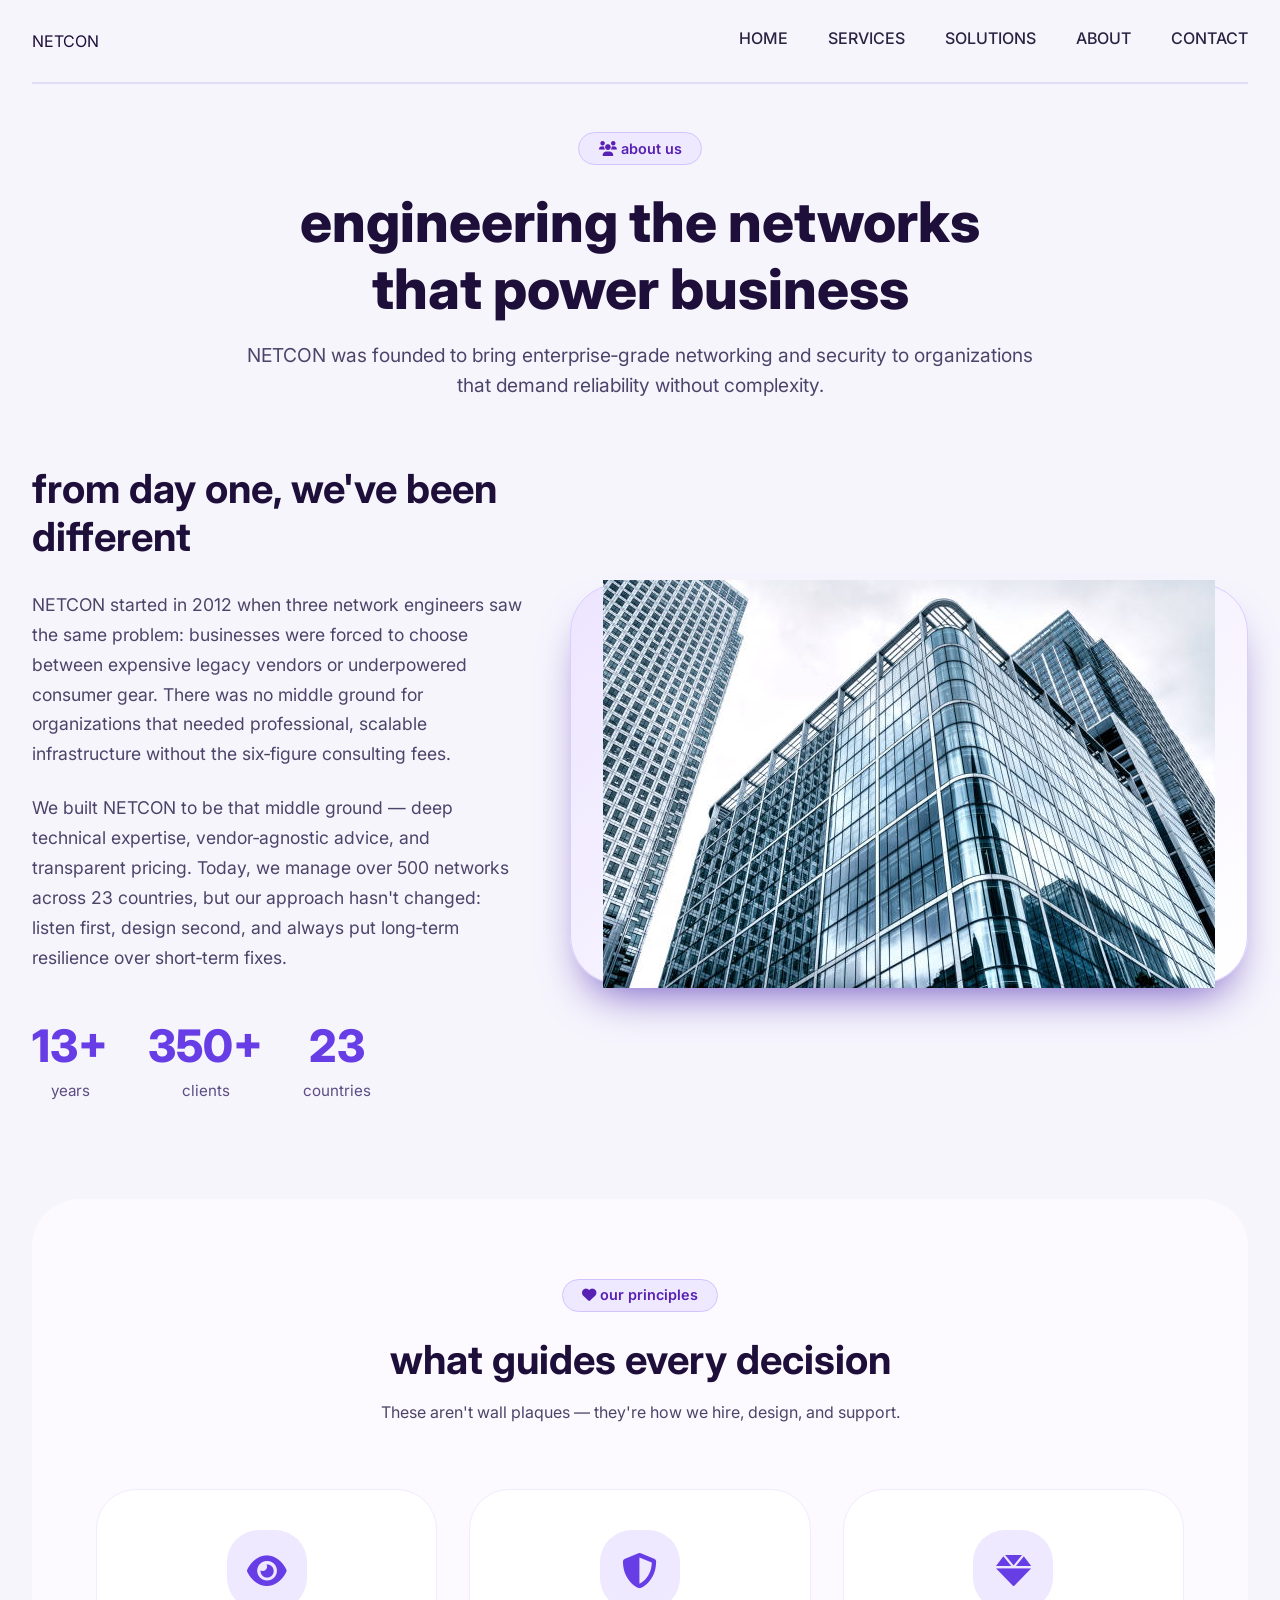
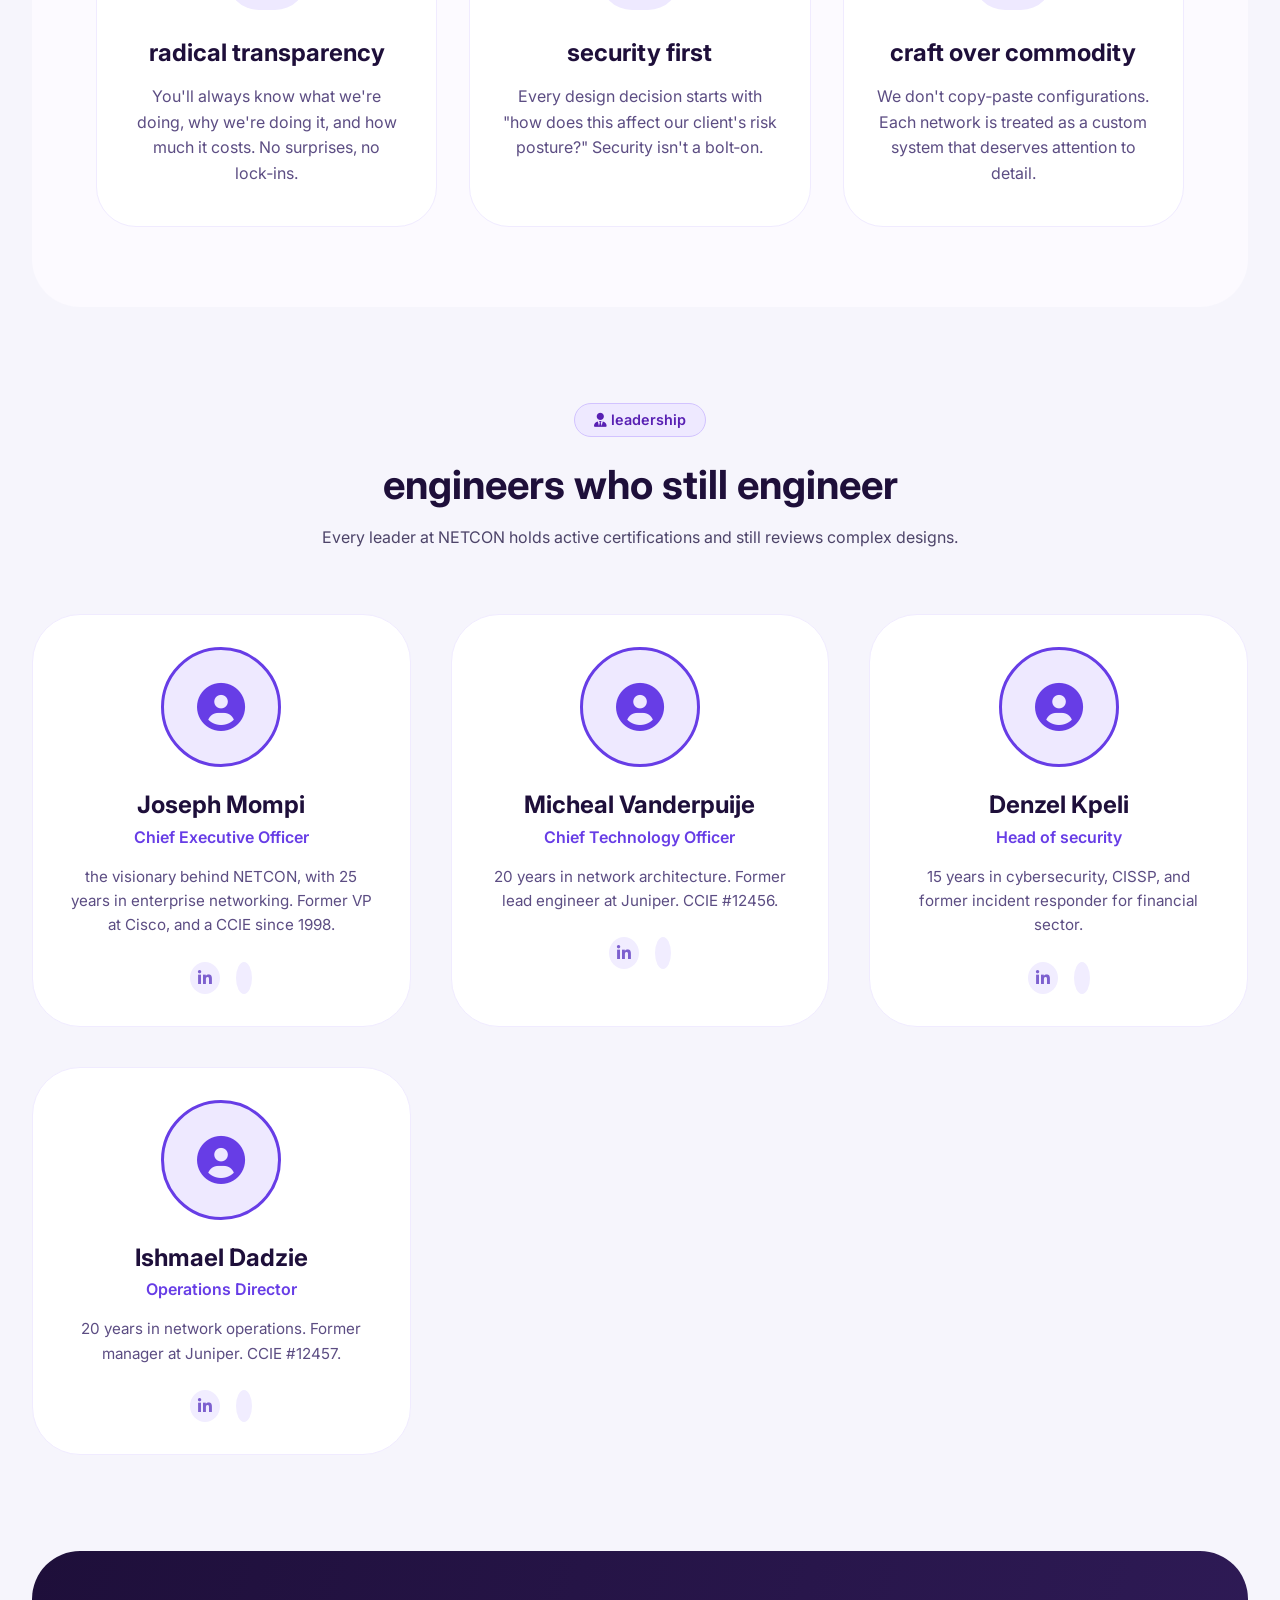
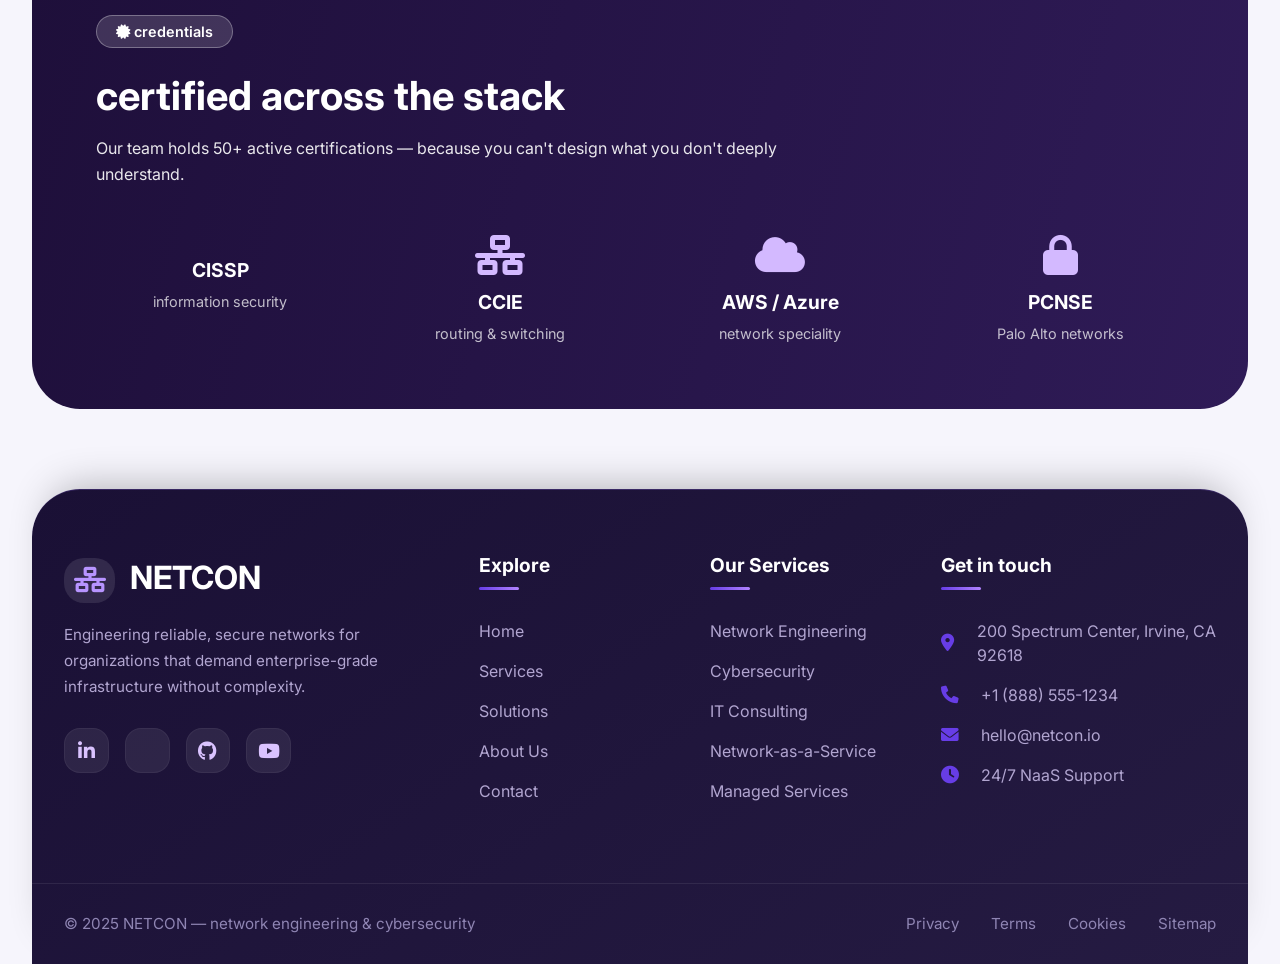
==== NetCon/pages/about.html @ 82316b4d "netcon initial website" ====
<!DOCTYPE html>
<html lang="en">
<head>
  <meta charset="UTF-8">
  <meta name="viewport" content="width=device-width, initial-scale=1.0">
  <title>NETCON |About us</title>
  <!-- Font & Icons (clean, professional) -->
  <link rel="preconnect" href="https://fonts.googleapis.com">
  <link rel="preconnect" href="https://fonts.gstatic.com" crossorigin>
  <link href="https://fonts.googleapis.com/css2?family=Inter:opsz,wght@14..32,300;14..32,400;14..32,500;14..32,600;14..32,700;14..32,800&display=swap" rel="stylesheet">
  <link rel="stylesheet" href="https://cdnjs.cloudflare.com/ajax/libs/font-awesome/6.0.0-beta3/css/all.min.css">
<link rel="stylesheet" href="../css/about.css">
<link rel="stylesheet" href="../css/global.css">
</head>
<body>
  <div class="container">
    <!-- navigation -->
    <nav>
      <div class="logo">
        <i class="fas fa-network-wired"></i> NETCON
      </div>
  <button class="menu-toggle" id="menuToggle">
    <i class="fas fa-bars"></i>
  </button>

      <div class="nav-links" id="navLinks">
        <a href="../index.html">HOME</a>
        <a href="services.html">SERVICES</a>
        <a href="solutions.html">SOLUTIONS</a>
        <a href="#" class="active">ABOUT</a>
        <a href="contact.html">CONTACT</a>
      </div>
    </nav>

    <!-- page header -->
    <div class="page-header">
      <span class="purple-badge"><i class="fas fa-users"></i> about us</span>
      <h1>engineering the networks that power business</h1>
      <p>NETCON was founded to bring enterprise‑grade networking and security to organizations that demand reliability without complexity.</p>
    </div>

    <!-- story section -->
    <div class="story-section">
      <div class="story-content">
        <h2>from day one, we've been different</h2>
        <p>NETCON started in 2012 when three network engineers saw the same problem: businesses were forced to choose between expensive legacy vendors or underpowered consumer gear. There was no middle ground for organizations that needed professional, scalable infrastructure without the six‑figure consulting fees.</p>
        <p>We built NETCON to be that middle ground — deep technical expertise, vendor‑agnostic advice, and transparent pricing. Today, we manage over 500 networks across 23 countries, but our approach hasn't changed: listen first, design second, and always put long‑term resilience over short‑term fixes.</p>
        <div class="story-stats">
          <div class="story-stat"><span class="number">13+</span> <div class="label">years</div></div>
          <div class="story-stat"><span class="number">350+</span> <div class="label">clients</div></div>
          <div class="story-stat"><span class="number">23</span> <div class="label">countries</div></div>
        </div>
      </div>
      <div class="story-image">
        <img src="../images/business-architecture-in-london-uk.jpg" alt="">
      </div>
    </div>

    <!-- values section -->
    <div class="values-section">
      <div class="values-header">
        <span class="purple-badge"><i class="fas fa-heart"></i> our principles</span>
        <h2>what guides every decision</h2>
        <p style="color: var(--text-secondary);">These aren't wall plaques — they're how we hire, design, and support.</p>
      </div>

      <div class="values-grid">
        <div class="value-card">
          <div class="value-icon"><i class="fas fa-eye"></i></div>
          <h3>radical transparency</h3>
          <p>You'll always know what we're doing, why we're doing it, and how much it costs. No surprises, no lock‑ins.</p>
        </div>
        <div class="value-card">
          <div class="value-icon"><i class="fas fa-shield"></i></div>
          <h3>security first</h3>
          <p>Every design decision starts with "how does this affect our client's risk posture?" Security isn't a bolt‑on.</p>
        </div>
        <div class="value-card">
          <div class="value-icon"><i class="fas fa-gem"></i></div>
          <h3>craft over commodity</h3>
          <p>We don't copy‑paste configurations. Each network is treated as a custom system that deserves attention to detail.</p>
        </div>
      </div>
    </div>

    <!-- leadership team -->
    <div class="team-section">
      <div class="team-header">
        <span class="purple-badge"><i class="fas fa-user-tie"></i> leadership</span>
        <h2>engineers who still engineer</h2>
        <p style="color: var(--text-secondary);">Every leader at NETCON holds active certifications and still reviews complex designs.</p>
      </div>

      <div class="team-grid">
          <div class="team-card">
          <div class="team-avatar"><i class="fas fa-user-circle"></i></div>
          <h3>Joseph Mompi</h3>
          <div class="team-title">Chief Executive Officer</div>
          <p class="team-bio">the visionary behind NETCON, with 25 years in enterprise networking. Former VP at Cisco, and a CCIE since 1998.</p>
          <div class="team-social">
            <i class="fab fa-linkedin-in"></i>
            <i class="fab fa-x-twitter"></i>
          </div>
        </div>
        <div class="team-card">
          <div class="team-avatar"><i class="fas fa-user-circle"></i></div>
          <h3>Micheal Vanderpuije</h3>
          <div class="team-title">Chief Technology Officer</div>
          <p class="team-bio">20 years in network architecture. Former lead engineer at Juniper. CCIE #12456.</p>
          <div class="team-social">
            <i class="fab fa-linkedin-in"></i>
            <i class="fab fa-x-twitter"></i>
          </div>
        </div>
        <div class="team-card">
          <div class="team-avatar"><i class="fas fa-user-circle"></i></div>
          <h3>Denzel Kpeli</h3>
          <div class="team-title">Head of security</div>
          <p class="team-bio">15 years in cybersecurity, CISSP, and former incident responder for financial sector.</p>
          <div class="team-social">
            <i class="fab fa-linkedin-in"></i>
            <i class="fab fa-x-twitter"></i>
          </div>
        </div>
        <div class="team-card">
          <div class="team-avatar"><i class="fas fa-user-circle"></i></div>
          <h3>Ishmael Dadzie</h3>
          <div class="team-title">Operations Director</div>
          <p class="team-bio">20 years in network operations. Former manager at Juniper. CCIE #12457.</p>
          <div class="team-social">
            <i class="fab fa-linkedin-in"></i>
            <i class="fab fa-x-twitter"></i>
          </div>
        </div>
      </div>
    </div>

    <!-- certifications & credentials -->
    <div class="cert-section">
      <span class="purple-badge" style="background: rgba(255,255,255,0.15); color: white; border-color: rgba(255,255,255,0.3);"><i class="fas fa-certificate"></i> credentials</span>
      <h2 class="purple-font" style="font-size: 2.5rem; margin: 1.5rem 0 1rem;">certified across the stack</h2>
      <p class="purple-font" style="opacity: 0.9; max-width: 700px;">Our team holds 50+ active certifications — because you can't design what you don't deeply understand.</p>

      <div class="cert-grid">
        <div class="cert-item">
          <i class="fas fa-shield-halos"></i>
          <h4>CISSP</h4>
          <p>information security</p>
        </div>
        <div class="cert-item">
          <i class="fas fa-network-wired"></i>
          <h4>CCIE</h4>
          <p>routing & switching</p>
        </div>
        <div class="cert-item">
          <i class="fas fa-cloud"></i>
          <h4>AWS / Azure</h4>
          <p>network speciality</p>
        </div>
        <div class="cert-item">
          <i class="fas fa-lock"></i>
          <h4>PCNSE</h4>
          <p>Palo Alto networks</p>
        </div>
      </div>
    </div>

    <!-- footer -->
<!-- FOOTER HTML - Place this in your footer section -->
<footer>
  <div class="footer-main">
    <!-- Column 1: Company info -->
    <div class="footer-about">
      <div class="footer-logo">
        <i class="fas fa-network-wired"></i> NETCON
      </div>
      <p>Engineering reliable, secure networks for organizations that demand enterprise-grade infrastructure without complexity.</p>
      <div class="footer-social">
        <a href="#"><i class="fab fa-linkedin-in"></i></a>
        <a href="#"><i class="fab fa-x-twitter"></i></a>
        <a href="#"><i class="fab fa-github"></i></a>
        <a href="#"><i class="fab fa-youtube"></i></a>
      </div>
    </div>

    <!-- Column 2: Quick links -->
    <div class="footer-col">
      <h4>Explore</h4>
      <ul>
        <li><a href="index.html">Home</a></li>
        <li><a href="services.html">Services</a></li>
        <li><a href="solutions.html">Solutions</a></li>
        <li><a href="about.html">About Us</a></li>
        <li><a href="contact.html">Contact</a></li>
      </ul>
    </div>

    <!-- Column 3: Services -->
    <div class="footer-col">
      <h4>Our Services</h4>
      <ul>
        <li><a href="#">Network Engineering</a></li>
        <li><a href="#">Cybersecurity</a></li>
        <li><a href="#">IT Consulting</a></li>
        <li><a href="#">Network-as-a-Service</a></li>
        <li><a href="#">Managed Services</a></li>
      </ul>
    </div>

    <!-- Column 4: Contact info -->
    <div class="footer-col">
      <h4>Get in touch</h4>
      <ul class="footer-contact">
        <li>
          <i class="fas fa-map-marker-alt"></i>
          <span>200 Spectrum Center, Irvine, CA 92618</span>
        </li>
        <li>
          <i class="fas fa-phone"></i>
          <span>+1 (888) 555-1234</span>
        </li>
        <li>
          <i class="fas fa-envelope"></i>
          <span>hello@netcon.io</span>
        </li>
        <li>
          <i class="fas fa-clock"></i>
          <span>24/7 NaaS Support</span>
        </li>
      </ul>
    </div>
  </div>

  <!-- Bottom bar -->
  <div class="footer-bottom">
    <div>© 2025 NETCON — network engineering & cybersecurity</div>
    <div class="footer-bottom-links">
      <a href="#">Privacy</a>
      <a href="#">Terms</a>
      <a href="#">Cookies</a>
      <a href="#">Sitemap</a>
    </div>
  </div>
</footer>
  </div>

  <!-- Add this modal HTML structure before closing body tag -->
<div class="modal-overlay" id="legalModal">
  <div class="modal-container">
    <!-- Modal Header -->
    <div class="modal-header">
      <h2>Legal Information</h2>
      <button class="modal-close"><i class="fas fa-times"></i></button>
    </div>
    
    <!-- Modal Content with Left Nav and Right Content -->
    <div class="modal-content">
      <!-- Left Navigation Panel -->
      <div class="modal-nav">
        <button class="modal-nav-item active" data-section="terms">
          <i class="fas fa-file-contract"></i>
          Terms of Service
        </button>
        <button class="modal-nav-item" data-section="privacy">
          <i class="fas fa-shield-alt"></i>
          Privacy Policy
        </button>
        <button class="modal-nav-item" data-section="cookies">
          <i class="fas fa-cookie-bite"></i>
          Cookie Policy
        </button>
        <button class="modal-nav-item" data-section="sitemap">
          <i class="fas fa-sitemap"></i>
          Sitemap
        </button>
      </div>
      
      <!-- Right Content Area -->
      <div class="modal-right">
        <!-- Terms of Service Content -->
        <div class="modal-section-content active" id="terms-content">
          <h3>Terms of Service</h3>
          <div class="content-body">
            <h4>1. Acceptance of Terms</h4>
            <p>By accessing or using NETCON's services, you agree to be bound by these Terms of Service and all applicable laws and regulations. If you do not agree with any part of these terms, you may not use our services.</p>
            
            <h4>2. Service Description</h4>
            <p>NETCON provides network engineering, cybersecurity solutions, IT infrastructure consulting, and managed networking services. We reserve the right to modify, suspend, or discontinue any part of our services with or without notice.</p>
            
            <h4>3. Client Responsibilities</h4>
            <p>You are responsible for maintaining the confidentiality of your account credentials and for all activities that occur under your account. You agree to provide accurate and complete information when engaging our services.</p>
            
            <h4>4. Payment Terms</h4>
            <p>Fees for services are outlined in your service agreement. Invoices are due within 30 days of receipt. Late payments may incur interest charges and suspension of services.</p>
            
            <h4>5. Intellectual Property</h4>
            <p>All materials provided by NETCON, including designs, configurations, and documentation, remain our intellectual property. You receive a license to use these materials for your internal business purposes only.</p>
            
            <h4>6. Limitation of Liability</h4>
            <p>NETCON shall not be liable for indirect, incidental, or consequential damages. Our total liability shall not exceed the fees paid for services during the twelve months preceding the claim.</p>
            
            <h4>7. Termination</h4>
            <p>Either party may terminate services with written notice as specified in your service agreement. Upon termination, you must pay all outstanding fees and return any NETCON property.</p>
            
            <h4>8. Governing Law</h4>
            <p>These terms shall be governed by the laws of the State of California without regard to its conflict of law provisions.</p>
          </div>
        </div>
        
        <!-- Privacy Policy Content -->
        <div class="modal-section-content" id="privacy-content">
          <h3>Privacy Policy</h3>
          <div class="content-body">
            <h4>1. Information We Collect</h4>
            <p>We collect information you provide directly, such as name, email address, company name, and payment information. We also automatically collect certain information about your device and usage of our services.</p>
            
            <h4>2. How We Use Information</h4>
            <p>We use collected information to provide and improve our services, process payments, communicate with you, and comply with legal obligations.</p>
            
            <h4>3. Information Sharing</h4>
            <p>We do not sell your personal information. We may share information with trusted service providers who assist in operating our business, subject to confidentiality agreements.</p>
            
            <h4>4. Data Security</h4>
            <p>We implement industry-standard security measures to protect your information. However, no method of transmission over the internet is 100% secure.</p>
            
            <h4>5. Your Rights</h4>
            <p>You may access, correct, or delete your personal information by contacting us. You may also opt out of marketing communications at any time.</p>
            
            <h4>6. Data Retention</h4>
            <p>We retain your information as long as necessary to provide services and fulfill legal obligations. You may request deletion of your data.</p>
            
            <h4>7. International Transfers</h4>
            <p>Your information may be transferred to and processed in countries other than your own, with appropriate safeguards in place.</p>
            
            <h4>8. Changes to Policy</h4>
            <p>We may update this Privacy Policy from time to time. We will notify you of material changes through our website or via email.</p>
          </div>
        </div>
        
        <!-- Cookie Policy Content -->
        <div class="modal-section-content" id="cookies-content">
          <h3>Cookie Policy</h3>
          <div class="content-body">
            <h4>1. What Are Cookies</h4>
            <p>Cookies are small text files stored on your device when you visit websites. They help us provide a better user experience and understand how you use our site.</p>
            
            <h4>2. Types of Cookies We Use</h4>
            <p><strong>Essential Cookies:</strong> Required for basic site functionality, such as login and security.</p>
            <p><strong>Analytics Cookies:</strong> Help us understand how visitors interact with our website.</p>
            <p><strong>Preference Cookies:</strong> Remember your settings and choices.</p>
            <p><strong>Marketing Cookies:</strong> Used to deliver relevant advertisements.</p>
            
            <h4>3. Third-Party Cookies</h4>
            <p>We may allow select partners to set cookies for analytics and advertising purposes. These third parties have their own privacy policies.</p>
            
            <h4>4. Cookie Management</h4>
            <p>Most browsers allow you to control cookies through settings. You can block or delete cookies, but this may affect site functionality.</p>
            
            <h4>5. Specific Cookies We Use</h4>
            <p><strong>session_id:</strong> Essential for maintaining login state (expires after browser close)</p>
            <p><strong>_ga:</strong> Google Analytics identifier (expires after 2 years)</p>
            <p><strong>preferences:</strong> Stores user preferences (expires after 1 year)</p>
            
            <h4>6. Updates to This Policy</h4>
            <p>We may update our Cookie Policy periodically. Continued use of our site constitutes acceptance of any changes.</p>
          </div>
        </div>
        
        <!-- Sitemap Content -->
        <div class="modal-section-content" id="sitemap-content">
          <h3>Sitemap</h3>
          <div class="content-body">
            <h4>Main Pages</h4>
            <ul class="sitemap-list">
              <li><a href="index.html">Home</a></li>
              <li><a href="services.html">Services</a></li>
              <li><a href="solutions.html">Solutions</a></li>
              <li><a href="about.html">About Us</a></li>
              <li><a href="contact.html">Contact</a></li>
            </ul>
            
            <h4>Services</h4>
            <ul class="sitemap-list">
              <li><a href="#">Network Engineering</a></li>
              <li><a href="#">Cybersecurity Solutions</a></li>
              <li><a href="#">IT Infrastructure Consulting</a></li>
              <li><a href="#">Network-as-a-Service</a></li>
              <li><a href="#">Managed Services</a></li>
            </ul>
            
            <h4>Solutions</h4>
            <ul class="sitemap-list">
              <li><a href="#">Secure SD-WAN</a></li>
              <li><a href="#">Zero Trust Network Access</a></li>
              <li><a href="#">Unified Campus Network</a></li>
              <li><a href="#">Managed Detection & Response</a></li>
            </ul>
            
            <h4>Resources</h4>
            <ul class="sitemap-list">
              <li><a href="#">Blog</a></li>
              <li><a href="#">Case Studies</a></li>
              <li><a href="#">White Papers</a></li>
              <li><a href="#">Webinars</a></li>
            </ul>
            
            <h4>Legal</h4>
            <ul class="sitemap-list">
              <li><a href="#" class="modal-link" data-section="terms">Terms of Service</a></li>
              <li><a href="#" class="modal-link" data-section="privacy">Privacy Policy</a></li>
              <li><a href="#" class="modal-link" data-section="cookies">Cookie Policy</a></li>
            </ul>
          </div>
        </div>
      </div>
    </div>
    
    <!-- Modal Footer -->
    <div class="modal-footer">
      <p>Last updated: March 2026</p>
      <button class="btn-primary modal-accept">Accept & Close</button>
    </div>
  </div>
</div>

<script src="../js/global.js"></script>

</body>
</html>
---- NetCon/css/about.css ----
/* ============================================
   NETCON ABOUT PAGE SPECIFIC STYLES
   Only styles NOT already in global CSS
   Use in addition to netcon-global.css
   ============================================ */

/* story section */
.story-section {
  display: grid;
  grid-template-columns: 1fr 1fr;
  gap: 3rem;
  align-items: center;
  margin: 4rem 0 6rem;
}

.story-content h2 {
  font-size: 2.5rem;
  margin-bottom: 1.8rem;
  color: var(--netcon-deep-purple);
}

.story-content p {
  color: var(--text-secondary);
  font-size: 1.1rem;
  margin-bottom: 1.5rem;
  line-height: 1.7;
}

.story-stats {
  display: flex;
  gap: 2.5rem;
  margin-top: 2.5rem;
}

.story-stat {
  text-align: center;
}

.story-stat .number {
  font-size: 2.8rem;
  font-weight: 800;
  color: var(--purple-primary);
}

.story-stat .label {
  color: var(--text-muted);
  font-size: 0.95rem;
}

.story-image {
  background: linear-gradient(145deg, #ede5ff, #ffffff);
  border-radius: var(--radius-xl);
  padding: 2rem;
  height: 400px;
  display: flex;
  align-items: center;
  justify-content: center;
  border: 1px solid var(--border-medium);
  box-shadow: var(--shadow-md);
}

.story-image i {
  font-size: 12rem;
  color: var(--purple-primary);
  opacity: 0.7;
  filter: drop-shadow(0 20px 20px #d2bcff);
}

/* values grid */
.values-section {
  background: var(--bg-soft);
  border-radius: var(--radius-xl);
  padding: 5rem 4rem;
  margin: 5rem 0;
}

.values-header {
  text-align: center;
  max-width: 600px;
  margin: 0 auto 4rem auto;
}

.values-header h2 {
  font-size: 2.5rem;
  margin: 1.5rem 0 1rem;
}

.values-grid {
  display: grid;
  grid-template-columns: repeat(3, 1fr);
  gap: 2rem;
}

.value-card {
  background: var(--bg-card);
  border-radius: var(--radius-large);
  padding: 2.5rem 2rem;
  text-align: center;
  border: 1px solid var(--border-light);
  transition: var(--transition-default);
}

.value-card:hover {
  transform: translateY(-6px);
  border-color: var(--border-hover);
  box-shadow: var(--shadow-md);
}

.value-icon {
  background: var(--bg-purple-light);
  width: 5rem;
  height: 5rem;
  border-radius: 2rem;
  display: flex;
  align-items: center;
  justify-content: center;
  margin: 0 auto 1.8rem;
  color: var(--purple-primary);
  font-size: 2.2rem;
}

.value-card h3 {
  font-size: 1.5rem;
  margin-bottom: 1rem;
}

.value-card p {
  color: var(--text-muted);
  line-height: 1.6;
}

/* leadership team */
.team-section {
  margin: 6rem 0;
}

.team-header {
  text-align: center;
  margin-bottom: 4rem;
}

.team-header h2 {
  font-size: 2.5rem;
  margin: 1.5rem 0 1rem;
}

.team-grid {
  display: grid;
  grid-template-columns: repeat(3, 1fr);
  gap: 2.5rem;
}

.team-card {
  background: var(--bg-card);
  border-radius: var(--radius-xl);
  padding: 2rem;
  border: 1px solid var(--border-light);
  text-align: center;
  transition: var(--transition-default);
}

.team-card:hover {
  border-color: var(--border-hover);
  box-shadow: var(--shadow-md);
}

.team-avatar {
  width: 120px;
  height: 120px;
  border-radius: 50%;
  background: var(--bg-purple-light);
  margin: 0 auto 1.5rem;
  display: flex;
  align-items: center;
  justify-content: center;
  border: 3px solid var(--purple-primary);
  color: var(--purple-primary);
  font-size: 3rem;
}

.team-card h3 {
  font-size: 1.5rem;
  margin-bottom: 0.3rem;
}

.team-title {
  color: var(--purple-primary);
  font-weight: 600;
  margin-bottom: 1rem;
}

.team-bio {
  color: var(--text-muted);
  font-size: 0.95rem;
  margin-bottom: 1.5rem;
}

.team-social {
  display: flex;
  gap: 1rem;
  justify-content: center;
}

.team-social i {
  color: var(--purple-icon-bg);
  background: #f1edff;
  padding: 0.5rem;
  border-radius: 50%;
  transition: var(--transition-default);
  cursor: pointer;
}

.team-social i:hover {
  background: var(--purple-primary);
  color: white;
}

/* certifications */
.cert-section {
  background: linear-gradient(105deg, var(--netcon-deep-purple) 0%, #2f1b57 100%);
  border-radius: var(--radius-xl);
  padding: 4rem;
  margin: 5rem 0;
  color: white;
}

.cert-grid {
  display: grid;
  grid-template-columns: repeat(4, 1fr);
  gap: 2rem;
  margin-top: 3rem;
}

.cert-item {
  text-align: center;
}

.cert-item i {
  font-size: 2.5rem;
  margin-bottom: 1rem;
  color: #d3b9ff;
}

.cert-item h4 {
  font-size: 1.2rem;
  margin-bottom: 0.5rem;
  color: white;
}

.cert-item p {
  opacity: 0.8;
  font-size: 0.9rem;
  color: rgba(255, 255, 255, 0.9);
}

/* responsive overrides - only for about-specific elements */
@media screen and (max-width: 950px) {
  .story-section {
    grid-template-columns: 1fr;
  }
  .values-grid {
    grid-template-columns: 1fr;
  }
  .team-grid {
    grid-template-columns: 1fr;
  }
  .cert-grid {
    grid-template-columns: 1fr 1fr;
  }
}

@media screen and (max-width: 600px) {
  .values-section {
    padding: 3rem 1.5rem;
  }
  .cert-grid {
    grid-template-columns: 1fr;
  }
  .story-image {
    height: 250px;
  }
  .story-image i {
    font-size: 8rem;
  }
}
---- NetCon/css/global.css ----
/* ============================================
   NETCON GLOBAL STYLESHEET
   White & Purple Palette | Blocksy Design System
   ============================================ */

* {
  margin: 0;
  padding: 0;
  box-sizing: border-box;
}

:root {
  /* NETCON Brand Colors - refined white & purple palette */
  --netcon-deep-purple: #1e0f3a;        /* deep navy-purple for primary text */
  --netcon-bright-purple: #5820b3;       /* vibrant purple for accents */
  --netcon-primary: #673de6;              /* main action purple */
  --netcon-primary-dark: #572ecb;         /* darker hover state */
  --netcon-purple-accent: #7c4dff;        /* icon and highlight purple */
  --netcon-purple-soft: #9b7aff;          /* soft purple for borders */
  --netcon-purple-mist: #f0eaff;          /* misty background */
  --netcon-bg-light: #f6f5fc;             /* off-white background */
  --netcon-card-white: #ffffff;            /* pure white cards */
  --netcon-white: #ffffff;            /* pure white cards */
  --netcon-border-light: #f0ebff;          /* subtle borders */
  --netcon-border-medium: #dacdff;         /* medium borders */
  --netcon-text-secondary: #4d4469;        /* body text */
  --netcon-text-soft: #4a405f;             /* softer text */
  --netcon-text-muted: #5c4d83;            /* muted text */
  --netcon-stat-number: #4819b3;            /* statistics numbers */

  /* supporting global variables */
  --bg-body: var(--netcon-bg-light);
  --bg-card: var(--netcon-card-white);
  --bg-soft: #fcfaff;
  --bg-soft-purple: #f5f1ff;
  --bg-purple-light: #eee9ff;
  --bg-purple-mist: var(--netcon-purple-mist);
  --bg-block-hover: #efe8ff;
  --bg-footer-gradient: linear-gradient(145deg, #1a1035, #251b42);

  --border-light: var(--netcon-border-light);
  --border-soft: #e3dcf5;
  --border-medium: var(--netcon-border-medium);
  --border-active: #cdbcfc;
  --border-hover: #b598ff;
  --border-strong: #d2c3ff;

  --text-primary: var(--netcon-deep-purple);
  --text-secondary: var(--netcon-text-secondary);
  --text-soft: var(--netcon-text-soft);
  --text-muted: var(--netcon-text-muted);
  --text-light: #5f4a9d;
  --text-bright: var(--netcon-bright-purple);
  --text-link-hover: #4a28ac;
  --text-stat: var(--netcon-stat-number);
  --text-footer: #c7bbeb;
  --text-footer-light: #e5daff;

  --purple-primary: var(--netcon-primary);
  --purple-primary-dark: var(--netcon-primary-dark);
  --purple-accent: var(--netcon-purple-accent);
  --purple-gradient-start: #3f1e7c;
  --purple-gradient-end: #8939d6;
  --purple-soft-start: #582dca;
  --purple-soft-shadow: #734bd1;
  --purple-border-focus: var(--netcon-purple-soft);
  --purple-icon-bg: #7d60cf;

  --shadow-sm: 0 15px 35px -15px rgba(93, 63, 139, 0.12);
  --shadow-md: 0 25px 45px -18px #6d4fc0;
  --shadow-lg: 0 35px 50px -35px #9780df;
  --shadow-btn: 0 10px 20px -10px #734bd1;
  --shadow-btn-hover: 0 18px 25px -14px var(--netcon-primary);
  --shadow-card: 0 20px 30px -12px #c8b8f0;
  --shadow-feat: 0 8px 15px -12px #997def;
  --shadow-footer: 0 -20px 40px -20px rgba(0, 0, 0, 0.3);

  --radius-small: 1.5rem;
  --radius-medium: 2rem;
  --radius-large: 2.5rem;
  --radius-xl: 3rem;
  --radius-full: 60px;
  --radius-circle: 50%;

  --transition-default: 0.2s ease;
}

body {
  font-family: 'Inter', sans-serif;
  background: var(--bg-body);
  color: var(--text-primary);
  line-height: 1.5;
  min-height: 100vh;
  display: flex;
  flex-direction: column;
}

.container {
  max-width: 1300px;
  margin: 0 auto;
  padding: 0 2rem;
  width: 100%;
  flex: 1 0 auto;
}

/* ===== TYPOGRAPHY ===== */
h1, h2, h3, h4, h5, h6 {
  font-weight: 700;
  line-height: 1.2;
  color: var(--netcon-deep-purple);
}

h1 {
  font-size: 3.5rem;
  font-weight: 800;
}

h2 {
  font-size: 2.5rem;
  margin-bottom: 1.5rem;
}

h3 {
  font-size: 1.5rem;
  margin-bottom: 1rem;
}

p {
  color: var(--text-secondary);
  line-height: 1.6;
}

a {
  text-decoration: none;
  color: inherit;
  transition: var(--transition-default);
}

/* ===== UTILITY CLASSES ===== */
.purple-badge {
  background: var(--bg-purple-light);
  color: var(--text-bright);
  font-weight: 600;
  padding: 0.3rem 1.2rem;
  border-radius: var(--radius-full);
  font-size: 0.9rem;
  display: inline-block;
  border: 1px solid var(--border-strong);
}

.purple-font {
  color: var(--netcon-white);
}

.purple-gradient-text {
  background: linear-gradient(135deg, var(--purple-gradient-end), var(--purple-gradient-end));
  -webkit-background-clip: text;
  background-clip: text;
  color: transparent;
  font-weight: 700;
}

/* ===== BUTTONS ===== */
.btn-primary, .btn-secondary {
  padding: 1rem 2.6rem;
  border-radius: var(--radius-full);
  font-weight: 600;
  font-size: 1.1rem;
  text-decoration: none;
  display: inline-flex;
  align-items: center;
  gap: 0.7rem;
  transition: var(--transition-default);
  cursor: pointer;
  border: none;
}

.btn-primary {
  background: var(--purple-primary);
  color: white;
  box-shadow: var(--shadow-btn);
  border: 1px solid #8b6aff;
}

.btn-primary:hover {
  background: var(--purple-primary-dark);
  transform: scale(1.02);
  box-shadow: var(--shadow-btn-hover);
}

.btn-secondary {
  background: var(--bg-card);
  color: #3b2599;
  border: 2px solid var(--border-active);
}

.btn-secondary:hover {
  border-color: #9d80ff;
  background: #f7f4ff;
}

/* ===== NAVIGATION ===== */
/* ===== NAVIGATION ===== */
nav {
  display: flex;
  justify-content: space-between;
  align-items: center;
  padding: 1rem 0;
  border-bottom: 2px solid var(--border-soft);
  margin-bottom: 3rem;
  position: sticky;
  top: 0;
  z-index: 1000;
  background: var(--bg-body);
  backdrop-filter: blur(10px);
  -webkit-backdrop-filter: blur(10px);
  transition: all 0.3s ease;
}

nav.scrolled {
  box-shadow: 0 5px 20px rgba(0, 0, 0, 0.1);
  padding: 0.8rem 0;
}

.logo {
  display: flex;
  align-items: center;
  height: 50px; /* Fixed height for consistency */
  max-width: 200px; /* Adjust based on your logo size */
}

.logo img {
  height: 100%;
  width: auto;
  max-width: 100%;
  object-fit: contain;
  display: block;
}

/* Optional: If you still want to keep icon fallback */
.logo i {
  display: none; /* Hide icon when using image */
}

/* Mobile adjustments */
@media screen and (max-width: 950px) {
  .logo {
    height: 40px; /* Slightly smaller on mobile */
    max-width: 200px;
  }
}

@media screen and (max-width: 600px) {
  .logo {
    height: 35px;
    max-width: 140px;
  }
}

/* Desktop Navigation */
.nav-links {
  display: flex;
  gap: 2.5rem;
  font-weight: 500;
}

.nav-links a {
  text-decoration: none;
  color: #2b2342;
  font-size: 1rem;
  border-bottom: 2px solid transparent;
  padding-bottom: 4px;
  transition: 0.15s;
}

.nav-links a:hover {
  border-bottom-color: var(--purple-border-focus);
  color: var(--text-link-hover);
}

.nav-links a.active {
  border-bottom-color: var(--purple-primary);
  color: var(--purple-primary);
  font-weight: 600;
}

/* Hamburger Menu Button */
.menu-toggle {
  display: none;
  background: var(--bg-card);
  border: 2px solid var(--border-medium);
  color: #3b2685;
  font-size: 1.5rem;
  padding: 0.5rem 1.2rem;
  border-radius: var(--radius-full);
  cursor: pointer;
  font-weight: 500;
  transition: var(--transition-default);
  z-index: 1001;
  align-items: center;
  gap: 0.5rem;
  margin-left: auto; /* Pushes hamburger to the right */
}

.menu-toggle:hover {
  background: var(--bg-purple-light);
  border-color: var(--purple-primary);
  color: var(--purple-primary);
}

.menu-toggle i {
  transition: transform 0.3s ease;
}

/* Mobile Responsive */
@media screen and (max-width: 950px) {
  .menu-toggle {
    display: flex; /* Show hamburger on mobile */
  }
  
  .nav-links {
    display: none;
    position: absolute;
    top: 80px;
    left: 1rem;
    right: 1rem;
    width: auto;
    background: var(--bg-card);
    padding: 1.5rem;
    border-radius: var(--radius-medium);
    box-shadow: var(--shadow-lg);
    border: 2px solid var(--border-medium);
    flex-direction: column;
    gap: 0.5rem;
    z-index: 1000;
    animation: slideDown 0.3s ease forwards;
  }
  
  .nav-links.active {
    display: flex;
  }
  
  .nav-links a {
    padding: 1rem 1.5rem;
    border-radius: var(--radius-medium);
    width: 100%;
    text-align: left;
    border-bottom: none;
  }
  
  .nav-links a:hover {
    background: var(--bg-purple-light);
    transform: translateX(5px);
  }
  
  .nav-links a.active {
    background: var(--purple-primary);
    color: white;
    border-bottom: none;
  }
  
  .menu-toggle.active i {
    transform: rotate(90deg);
  }
  
  @keyframes slideDown {
    from {
      opacity: 0;
      transform: translateY(-20px);
    }
    to {
      opacity: 1;
      transform: translateY(0);
    }
  }
}

/* Small Mobile Devices */
@media screen and (max-width: 600px) {
  .logo {
    font-size: 1.4rem;
  }
  
  .logo i {
    padding: 0.4rem;
    font-size: 1.1rem;
  }
  
  .menu-toggle {
    font-size: 1.3rem;
    padding: 0.4rem 1rem;
  }
  
  .menu-toggle span {
    display: none; /* Hide "MENU" text on very small screens */
  }
  
  .nav-links {
    top: 70px;
    left: 0.8rem;
    right: 0.8rem;
    padding: 1rem;
  }
  
  .nav-links a {
    padding: 0.8rem 1.2rem;
  }
}

/* ===== FOOTER - REDESIGNED (MORE NICE) ===== */
footer {
  background: var(--bg-footer-gradient);
  color: var(--text-footer);
  border-radius: var(--radius-xl) var(--radius-xl) 0 0;
  margin-top: 5rem;
  padding: 0;
  box-shadow: var(--shadow-footer);
  border-top: 1px solid rgba(157, 115, 255, 0.2);
  flex-shrink: 0;
}

.footer-main {
  display: grid;
  grid-template-columns: 2fr 1fr 1fr 1.5fr;
  gap: 3rem;
  padding: 4rem 2rem;
  max-width: 1300px;
  margin: 0 auto;
}

.footer-logo {
  font-size: 2rem;
  font-weight: 700;
  color: white;
  margin-bottom: 1.2rem;
}

.footer-logo i {
  color: #b794ff;
  margin-right: 8px;
  background: rgba(255, 255, 255, 0.1);
  padding: 0.6rem;
  border-radius: 20px;
  font-size: 1.6rem;
}

.footer-about p {
  color: #b1a5d0;
  margin: 1.2rem 0 1.8rem;
  line-height: 1.7;
  font-size: 0.95rem;
}

.footer-social {
  display: flex;
  gap: 1rem;
}

.footer-social a {
  display: flex;
  align-items: center;
  justify-content: center;
  width: 2.8rem;
  height: 2.8rem;
  background: rgba(255, 255, 255, 0.08);
  border-radius: 1rem;
  color: #dac3ff;
  font-size: 1.2rem;
  transition: var(--transition-default);
  border: 1px solid rgba(255, 255, 255, 0.05);
}

.footer-social a:hover {
  background: var(--purple-primary);
  color: white;
  transform: translateY(-3px);
  border-color: transparent;
}

.footer-col h4 {
  color: white;
  font-size: 1.2rem;
  margin-bottom: 1.8rem;
  position: relative;
  padding-bottom: 0.8rem;
}

.footer-col h4::after {
  content: '';
  position: absolute;
  left: 0;
  bottom: 0;
  width: 40px;
  height: 3px;
  background: linear-gradient(90deg, var(--purple-primary), #b183ff);
  border-radius: 4px;
}

.footer-col ul {
  list-style: none;
}

.footer-col ul li {
  margin-bottom: 1rem;
}

.footer-col ul li a {
  color: #b1a5d0;
  transition: var(--transition-default);
  display: inline-block;
}

.footer-col ul li a:hover {
  color: white;
  transform: translateX(5px);
}

.footer-contact li {
  display: flex;
  gap: 1rem;
  align-items: center;
  color: #b1a5d0;
  margin-bottom: 1.2rem;
}

.footer-contact li i {
  color: var(--purple-primary);
  width: 1.5rem;
  font-size: 1.1rem;
}

.footer-bottom {
  border-top: 1px solid rgba(255, 255, 255, 0.08);
  padding: 1.8rem 2rem;
  display: flex;
  justify-content: space-between;
  align-items: center;
  flex-wrap: wrap;
  gap: 1rem;
  max-width: 1300px;
  margin: 0 auto;
  color: #8f85b3;
  font-size: 0.95rem;
}

.footer-bottom-links {
  display: flex;
  gap: 2rem;
}

.footer-bottom-links a {
  color: #8f85b3;
  transition: var(--transition-default);
}

.footer-bottom-links a:hover {
  color: white;
}

/* ===== PAGE HEADER ===== */
.page-header {
  text-align: center;
  max-width: 800px;
  margin: 0 auto 4rem auto;
}

.page-header h1 {
  color: var(--netcon-deep-purple);
  margin: 1.5rem 0 1rem;
}

.page-header p {
  font-size: 1.2rem;
  color: var(--text-secondary);
}

/* ===== CARDS & BLOCKS ===== */
.block-card {
  background: var(--bg-card);
  border-radius: var(--radius-medium);
  box-shadow: var(--shadow-sm);
  padding: 2.2rem 2rem;
  transition: transform var(--transition-default), box-shadow var(--transition-default);
  border: 1px solid var(--border-light);
}

.block-card:hover {
  transform: translateY(-4px);
  box-shadow: var(--shadow-md);
}

/* ===== STATS ROW ===== */
.stats-row {
  display: flex;
  gap: 3rem;
  margin-top: 2.5rem;
  background: var(--bg-card);
  border-radius: var(--radius-xl);
  padding: 1.8rem 2.5rem;
  border: 1px solid #ddd3fd;
  justify-content: space-between;
  flex-wrap: wrap;
}

.stat-block {
  display: flex;
  flex-direction: column;
}

.stat-number {
  font-size: 2.5rem;
  font-weight: 800;
  color: var(--text-stat);
}

/* ===== RESPONSIVE ===== */
/* ===== RESPONSIVE ===== */
@media screen and (max-width: 950px) {
  .nav-links {
    display: none;
    position: absolute;
    top: 80px;
    left: 1rem;
    right: 1rem;
    width: auto;
    background: var(--bg-card);
    padding: 1.5rem;
    border-radius: var(--radius-medium);
    box-shadow: var(--shadow-lg);
    border: 2px solid var(--border-medium);
    flex-direction: column;
    gap: 0.5rem;
    z-index: 1000;
    animation: slideDown 0.3s ease forwards;
  }
  
  .nav-links.active {
    display: flex;
  }
  
  .nav-links a {
    padding: 1rem 1.5rem;
    border-radius: var(--radius-medium);
    width: 100%;
    text-align: left;
    border-bottom: none;
    transition: all 0.2s ease;
  }
  
  .nav-links a:hover {
    background: var(--bg-purple-light);
    transform: translateX(5px);
  }
  
  .nav-links a.active {
    background: var(--purple-primary);
    color: white;
    border-bottom: none;
  }
  
  .menu-toggle {
    display: flex;
    align-items: center;
    gap: 0.5rem;
  }
  
  .menu-toggle.active i {
    transform: rotate(90deg);
  }
  
  @keyframes slideDown {
    from {
      opacity: 0;
      transform: translateY(-20px);
    }
    to {
      opacity: 1;
      transform: translateY(0);
    }
  }
  
  .footer-main {
    grid-template-columns: 1fr 1fr;
    gap: 2rem;
  }
}

/* Smaller mobile devices */
@media screen and (max-width: 600px) {
  .menu-toggle span {
    display: none; /* Hide "MENU" text on very small screens */
  }
  
  .nav-links {
    top: 70px;
    left: 0.8rem;
    right: 0.8rem;
    padding: 1rem;
  }
  
  .nav-links a {
    padding: 0.8rem 1.2rem;
    font-size: 1rem;
  }
}

@media screen and (max-width: 600px) {
  .container { padding: 0 1.2rem; }
  h1 { font-size: 2.5rem; }
  h2 { font-size: 2rem; }
  
  .footer-main {
    grid-template-columns: 1fr;
  }
  
  .footer-bottom {
    flex-direction: column;
    text-align: center;
  }
  
  .footer-bottom-links {
    justify-content: center;
  }
}

/* ===== HELPER CLASSES ===== */
.text-center { text-align: center; }
.mt-4 { margin-top: 2rem; }
.mb-4 { margin-bottom: 2rem; }


/* Add this CSS to your global stylesheet */

/* Modal Overlay */
.modal-overlay {
  position: fixed;
  top: 0;
  left: 0;
  width: 100%;
  height: 100%;
  background: rgba(0, 0, 0, 0.7);
  backdrop-filter: blur(8px);
  -webkit-backdrop-filter: blur(8px);
  display: flex;
  align-items: center;
  justify-content: center;
  z-index: 10000;
  opacity: 0;
  visibility: hidden;
  transition: all 0.3s ease;
}

.modal-overlay.active {
  opacity: 1;
  visibility: visible;
}

/* Modal Container */
.modal-container {
  width: 90%;
  max-width: 1100px;
  height: 80vh;
  background: var(--bg-card);
  border-radius: var(--radius-xl);
  box-shadow: var(--shadow-lg), 0 25px 50px -12px rgba(0, 0, 0, 0.5);
  border: 1px solid var(--border-medium);
  display: flex;
  flex-direction: column;
  overflow: hidden;
  transform: scale(0.9);
  transition: transform 0.3s ease;
}

.modal-overlay.active .modal-container {
  transform: scale(1);
}

/* Modal Header */
.modal-header {
  display: flex;
  justify-content: space-between;
  align-items: center;
  padding: 1.5rem 2rem;
  border-bottom: 2px solid var(--border-soft);
  background: var(--bg-soft);
}

.modal-header h2 {
  font-size: 1.8rem;
  color: var(--netcon-deep-purple);
  margin: 0;
}

.modal-close {
  background: none;
  border: none;
  font-size: 1.8rem;
  color: var(--text-muted);
  cursor: pointer;
  transition: var(--transition-default);
  width: 40px;
  height: 40px;
  border-radius: 50%;
  display: flex;
  align-items: center;
  justify-content: center;
}

.modal-close:hover {
  background: var(--bg-purple-light);
  color: var(--purple-primary);
  transform: rotate(90deg);
}

/* Modal Content */
.modal-content {
  display: grid;
  grid-template-columns: 280px 1fr;
  flex: 1;
  overflow: hidden;
  background: var(--bg-body);
}

/* Left Navigation Panel */
.modal-nav {
  background: var(--bg-soft);
  padding: 1.5rem;
  border-right: 2px solid var(--border-soft);
  overflow-y: auto;
  display: flex;
  flex-direction: column;
  gap: 0.5rem;
}

.modal-nav-item {
  display: flex;
  align-items: center;
  gap: 1rem;
  padding: 1rem 1.2rem;
  background: transparent;
  border: none;
  border-radius: var(--radius-medium);
  color: var(--text-secondary);
  font-weight: 500;
  font-size: 1rem;
  text-align: left;
  cursor: pointer;
  transition: var(--transition-default);
  width: 100%;
}

.modal-nav-item i {
  width: 24px;
  color: var(--purple-icon-bg);
  font-size: 1.2rem;
  transition: var(--transition-default);
}

.modal-nav-item:hover {
  background: var(--bg-purple-light);
  color: var(--purple-primary);
  transform: translateX(5px);
}

.modal-nav-item:hover i {
  color: var(--purple-primary);
}

.modal-nav-item.active {
  background: var(--purple-primary);
  color: white;
  box-shadow: var(--shadow-md);
}

.modal-nav-item.active i {
  color: white;
}

/* Right Content Area */
.modal-right {
  padding: 2rem;
  overflow-y: auto;
  background: var(--bg-card);
}

.modal-section-content {
  display: none;
  animation: fadeIn 0.3s ease;
}

.modal-section-content.active {
  display: block;
}

@keyframes fadeIn {
  from {
    opacity: 0;
    transform: translateY(10px);
  }
  to {
    opacity: 1;
    transform: translateY(0);
  }
}

.modal-section-content h3 {
  font-size: 2rem;
  color: var(--netcon-deep-purple);
  margin-bottom: 2rem;
  padding-bottom: 1rem;
  border-bottom: 3px solid var(--purple-primary);
  display: inline-block;
}

.content-body {
  color: var(--text-secondary);
  line-height: 1.8;
}

.content-body h4 {
  font-size: 1.3rem;
  color: var(--netcon-deep-purple);
  margin: 2rem 0 1rem;
}

.content-body h4:first-of-type {
  margin-top: 0;
}

.content-body p {
  margin-bottom: 1.5rem;
  color: var(--text-soft);
}

.content-body strong {
  color: var(--purple-primary);
}

/* Sitemap specific styles */
.sitemap-list {
  list-style: none;
  margin-bottom: 2rem;
  columns: 2;
  column-gap: 2rem;
}

.sitemap-list li {
  margin-bottom: 0.8rem;
  break-inside: avoid;
}

.sitemap-list a {
  color: var(--text-secondary);
  text-decoration: none;
  transition: var(--transition-default);
  display: inline-block;
  padding: 0.3rem 0;
}

.sitemap-list a:hover {
  color: var(--purple-primary);
  transform: translateX(5px);
}

.sitemap-list a.modal-link {
  color: var(--purple-primary);
  font-weight: 500;
}

/* Modal Footer */
.modal-footer {
  display: flex;
  justify-content: space-between;
  align-items: center;
  padding: 1.2rem 2rem;
  border-top: 2px solid var(--border-soft);
  background: var(--bg-soft);
}

.modal-footer p {
  color: var(--text-muted);
  font-size: 0.9rem;
  margin: 0;
}

.modal-accept {
  padding: 0.8rem 2rem !important;
  font-size: 1rem !important;
}

/* Responsive */
@media screen and (max-width: 950px) {
  .modal-content {
    grid-template-columns: 1fr;
  }
  
  .modal-nav {
    flex-direction: row;
    overflow-x: auto;
    padding: 1rem;
    border-right: none;
    border-bottom: 2px solid var(--border-soft);
  }
  
  .modal-nav-item {
    flex-shrink: 0;
    white-space: nowrap;
  }
  
  .modal-container {
    height: 90vh;
  }
  
  .sitemap-list {
    columns: 1;
  }
}

@media screen and (max-width: 600px) {
  .modal-header {
    padding: 1rem;
  }
  
  .modal-header h2 {
    font-size: 1.5rem;
  }
  
  .modal-right {
    padding: 1.5rem;
  }
  
  .modal-section-content h3 {
    font-size: 1.6rem;
  }
  
  .modal-footer {
    flex-direction: column;
    gap: 1rem;
    text-align: center;
  }
}
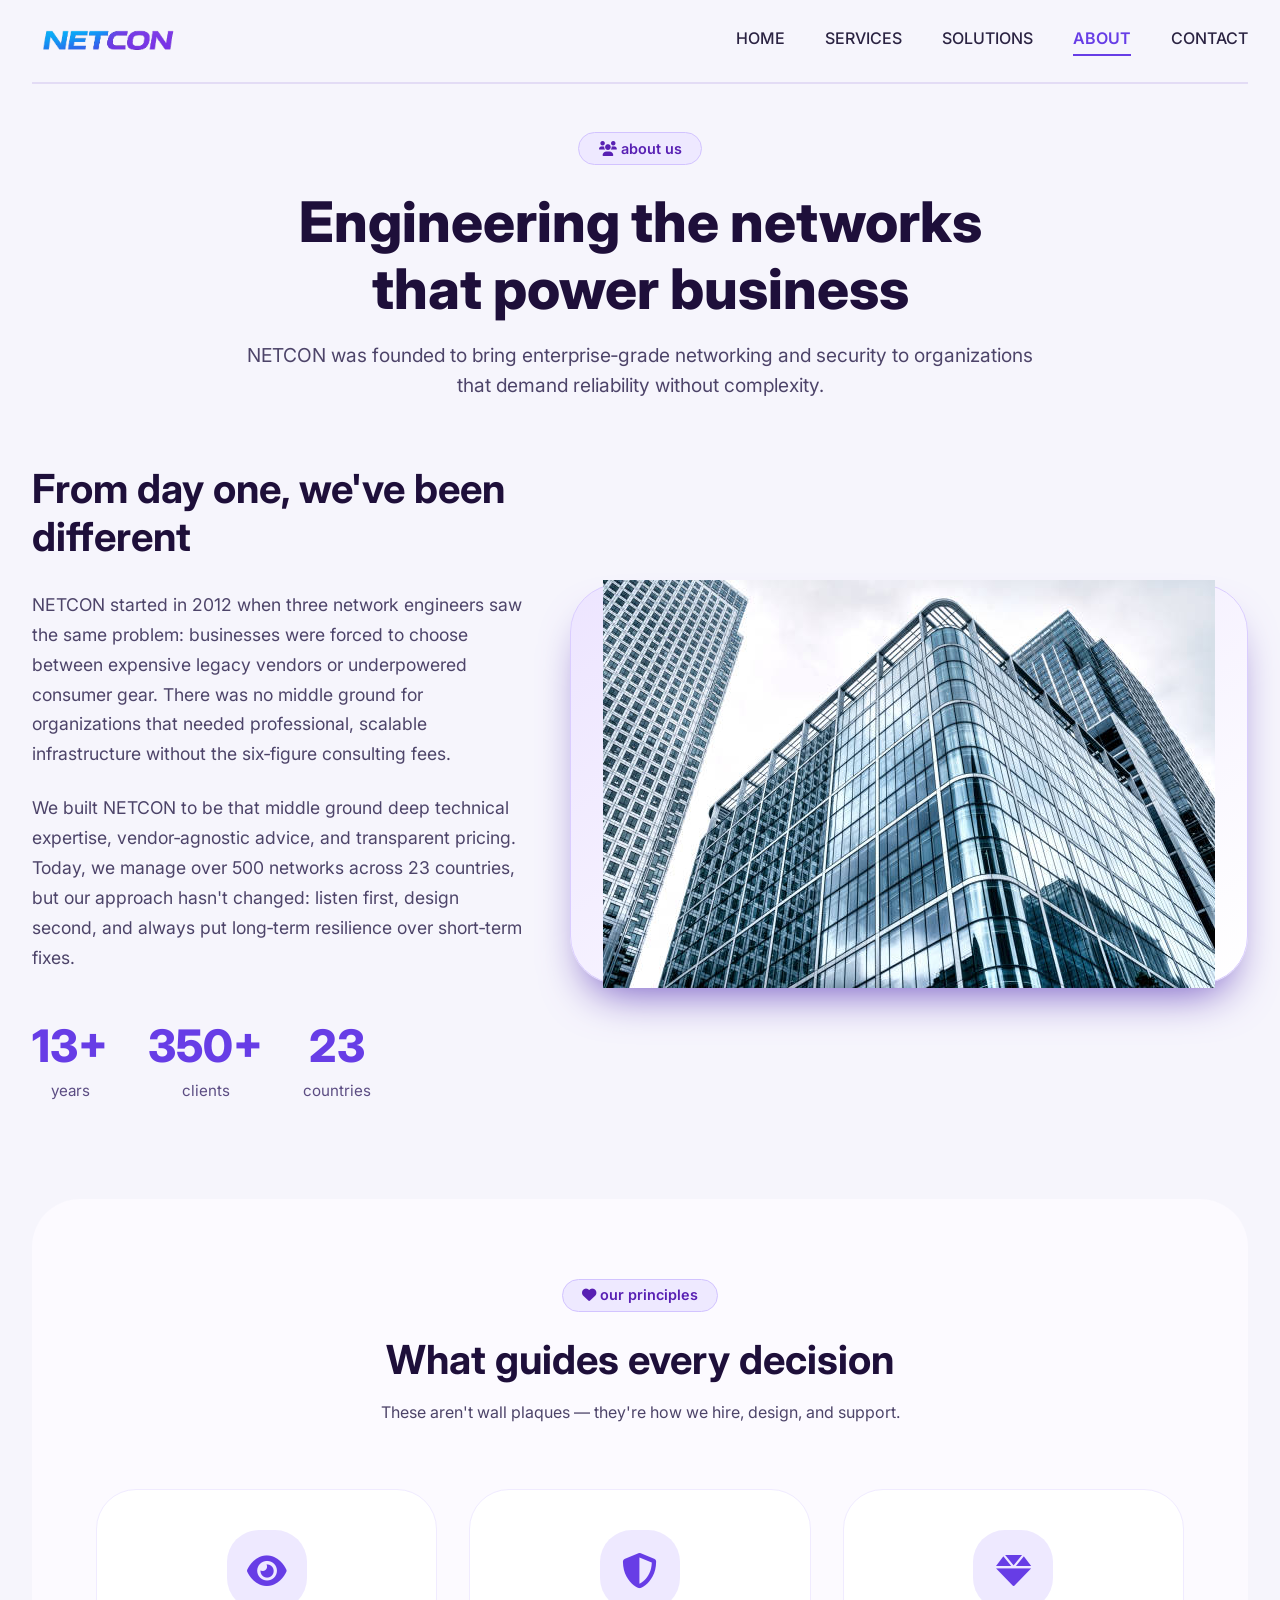
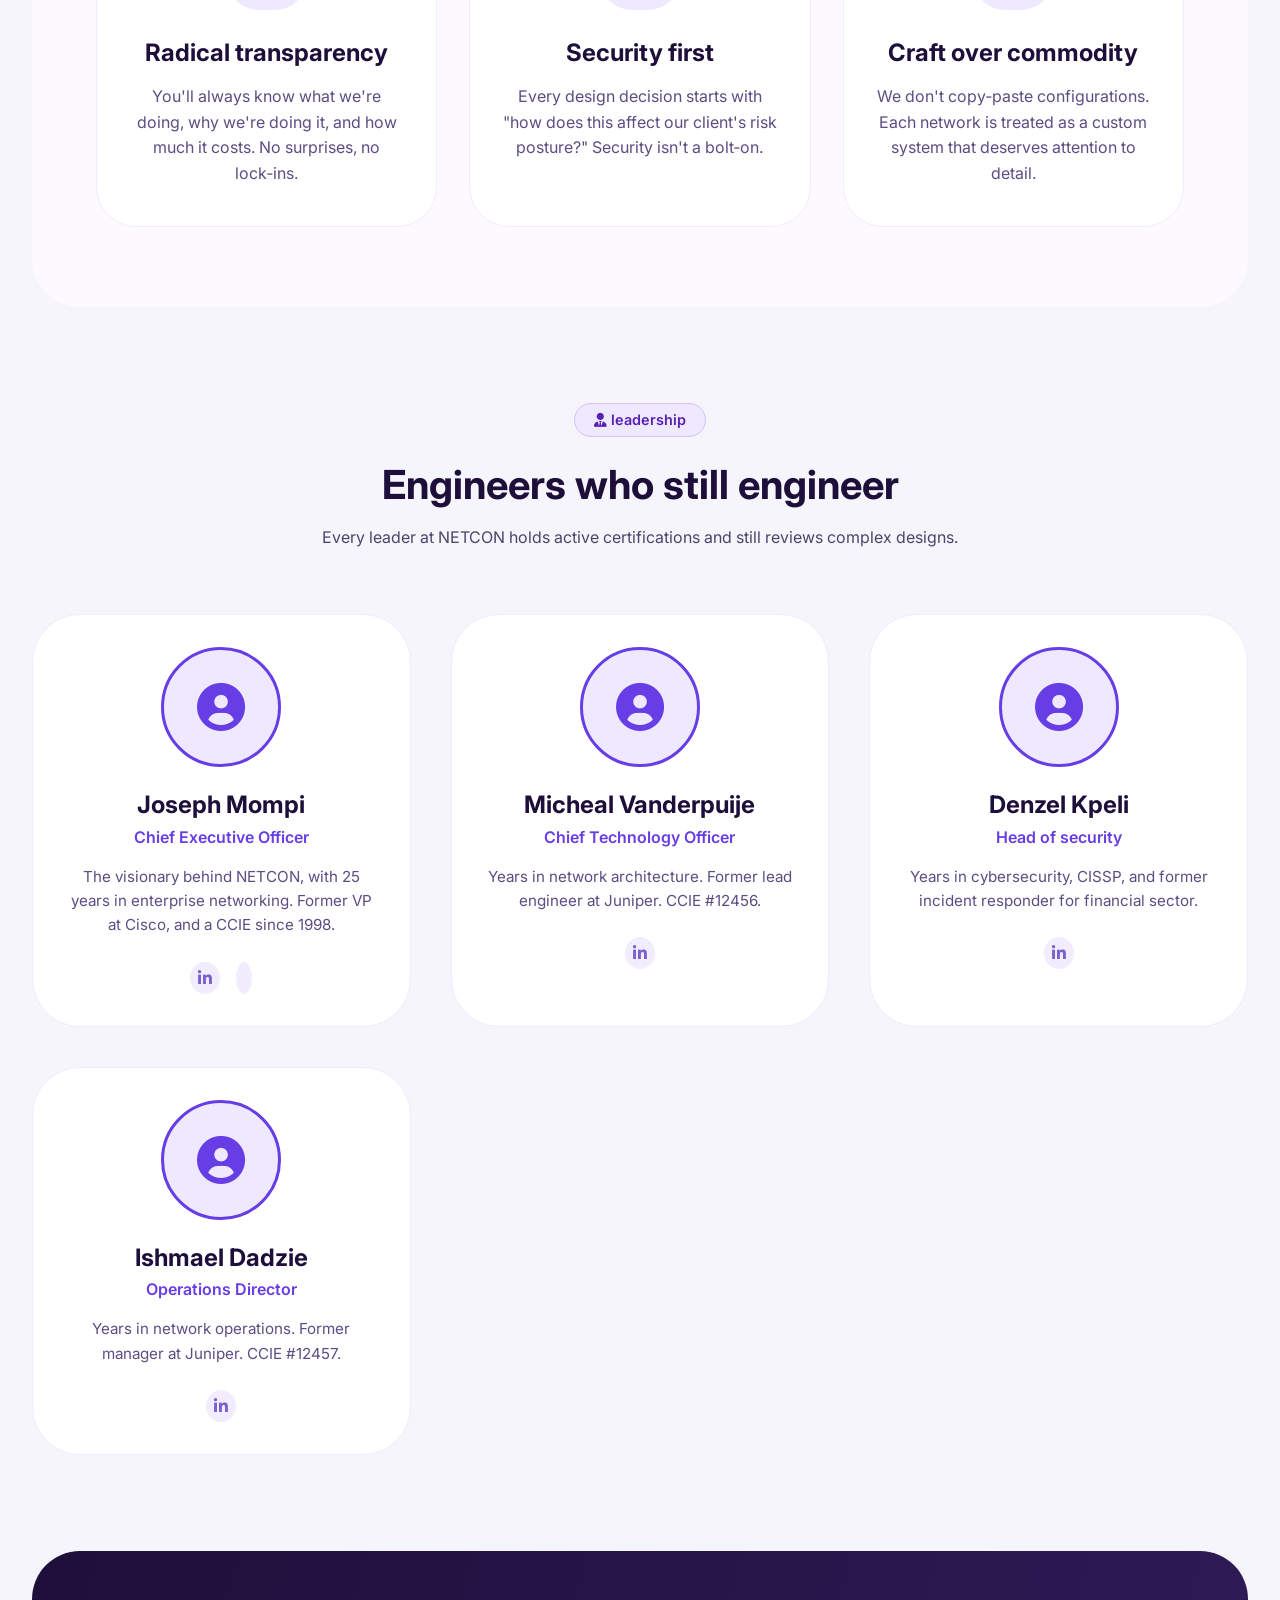
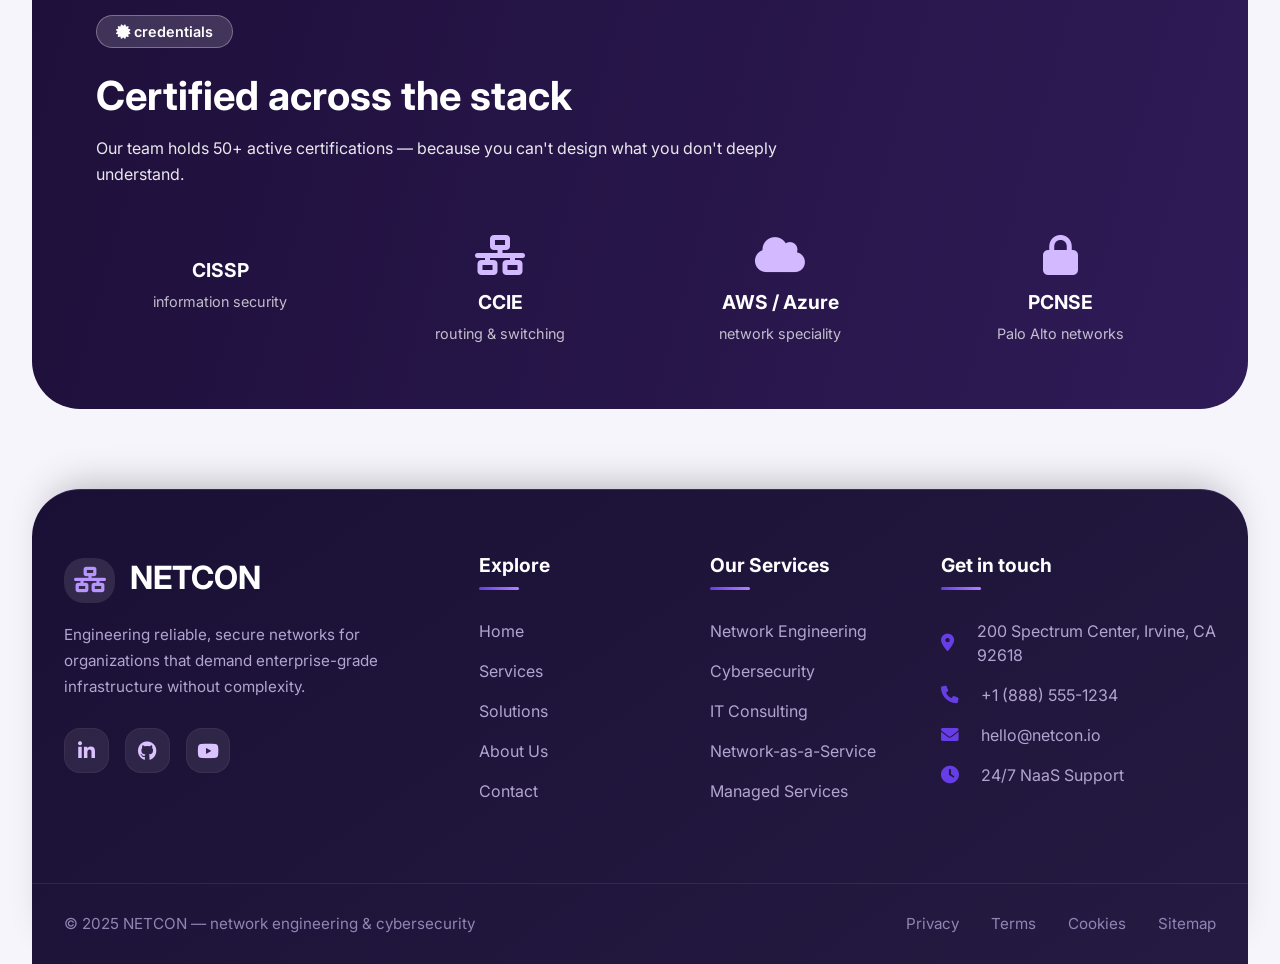
==== commit 12e0ea9d: "fix: Caps and logo remaking" ====
--- a/NetCon/pages/about.html
+++ b/NetCon/pages/about.html
@@ -17,7 +17,7 @@
     <!-- navigation -->
     <nav>
       <div class="logo">
-        <i class="fas fa-network-wired"></i> NETCON
+        <img src="../images/final-logo.png" alt="NETCON Logo">
       </div>
   <button class="menu-toggle" id="menuToggle">
     <i class="fas fa-bars"></i>
@@ -27,7 +27,7 @@
         <a href="../index.html">HOME</a>
         <a href="services.html">SERVICES</a>
         <a href="solutions.html">SOLUTIONS</a>
-        <a href="#" class="active">ABOUT</a>
+        <a href="./about.html" class="active">ABOUT</a>
         <a href="contact.html">CONTACT</a>
       </div>
     </nav>
@@ -35,16 +35,16 @@
     <!-- page header -->
     <div class="page-header">
       <span class="purple-badge"><i class="fas fa-users"></i> about us</span>
-      <h1>engineering the networks that power business</h1>
+      <h1>Engineering the networks that power business</h1>
       <p>NETCON was founded to bring enterprise‑grade networking and security to organizations that demand reliability without complexity.</p>
     </div>
 
     <!-- story section -->
     <div class="story-section">
       <div class="story-content">
-        <h2>from day one, we've been different</h2>
+        <h2>From day one, we've been different</h2>
         <p>NETCON started in 2012 when three network engineers saw the same problem: businesses were forced to choose between expensive legacy vendors or underpowered consumer gear. There was no middle ground for organizations that needed professional, scalable infrastructure without the six‑figure consulting fees.</p>
-        <p>We built NETCON to be that middle ground — deep technical expertise, vendor‑agnostic advice, and transparent pricing. Today, we manage over 500 networks across 23 countries, but our approach hasn't changed: listen first, design second, and always put long‑term resilience over short‑term fixes.</p>
+        <p>We built NETCON to be that middle ground deep technical expertise, vendor‑agnostic advice, and transparent pricing. Today, we manage over 500 networks across 23 countries, but our approach hasn't changed: listen first, design second, and always put long‑term resilience over short‑term fixes.</p>
         <div class="story-stats">
           <div class="story-stat"><span class="number">13+</span> <div class="label">years</div></div>
           <div class="story-stat"><span class="number">350+</span> <div class="label">clients</div></div>
@@ -60,24 +60,24 @@
     <div class="values-section">
       <div class="values-header">
         <span class="purple-badge"><i class="fas fa-heart"></i> our principles</span>
-        <h2>what guides every decision</h2>
+        <h2>What guides every decision</h2>
         <p style="color: var(--text-secondary);">These aren't wall plaques — they're how we hire, design, and support.</p>
       </div>
 
       <div class="values-grid">
         <div class="value-card">
           <div class="value-icon"><i class="fas fa-eye"></i></div>
-          <h3>radical transparency</h3>
+          <h3>Radical transparency</h3>
           <p>You'll always know what we're doing, why we're doing it, and how much it costs. No surprises, no lock‑ins.</p>
         </div>
         <div class="value-card">
           <div class="value-icon"><i class="fas fa-shield"></i></div>
-          <h3>security first</h3>
+          <h3>Security first</h3>
           <p>Every design decision starts with "how does this affect our client's risk posture?" Security isn't a bolt‑on.</p>
         </div>
         <div class="value-card">
           <div class="value-icon"><i class="fas fa-gem"></i></div>
-          <h3>craft over commodity</h3>
+          <h3>Craft over commodity</h3>
           <p>We don't copy‑paste configurations. Each network is treated as a custom system that deserves attention to detail.</p>
         </div>
       </div>
@@ -87,7 +87,7 @@
     <div class="team-section">
       <div class="team-header">
         <span class="purple-badge"><i class="fas fa-user-tie"></i> leadership</span>
-        <h2>engineers who still engineer</h2>
+        <h2>Engineers who still engineer</h2>
         <p style="color: var(--text-secondary);">Every leader at NETCON holds active certifications and still reviews complex designs.</p>
       </div>
 
@@ -96,7 +96,7 @@
           <div class="team-avatar"><i class="fas fa-user-circle"></i></div>
           <h3>Joseph Mompi</h3>
           <div class="team-title">Chief Executive Officer</div>
-          <p class="team-bio">the visionary behind NETCON, with 25 years in enterprise networking. Former VP at Cisco, and a CCIE since 1998.</p>
+          <p class="team-bio">The visionary behind NETCON, with 25 years in enterprise networking. Former VP at Cisco, and a CCIE since 1998.</p>
           <div class="team-social">
             <i class="fab fa-linkedin-in"></i>
             <i class="fab fa-x-twitter"></i>
@@ -106,30 +106,27 @@
           <div class="team-avatar"><i class="fas fa-user-circle"></i></div>
           <h3>Micheal Vanderpuije</h3>
           <div class="team-title">Chief Technology Officer</div>
-          <p class="team-bio">20 years in network architecture. Former lead engineer at Juniper. CCIE #12456.</p>
+          <p class="team-bio">Years in network architecture. Former lead engineer at Juniper. CCIE #12456.</p>
           <div class="team-social">
             <i class="fab fa-linkedin-in"></i>
-            <i class="fab fa-x-twitter"></i>
           </div>
         </div>
         <div class="team-card">
           <div class="team-avatar"><i class="fas fa-user-circle"></i></div>
           <h3>Denzel Kpeli</h3>
           <div class="team-title">Head of security</div>
-          <p class="team-bio">15 years in cybersecurity, CISSP, and former incident responder for financial sector.</p>
+          <p class="team-bio">Years in cybersecurity, CISSP, and former incident responder for financial sector.</p>
           <div class="team-social">
             <i class="fab fa-linkedin-in"></i>
-            <i class="fab fa-x-twitter"></i>
           </div>
         </div>
         <div class="team-card">
           <div class="team-avatar"><i class="fas fa-user-circle"></i></div>
           <h3>Ishmael Dadzie</h3>
           <div class="team-title">Operations Director</div>
-          <p class="team-bio">20 years in network operations. Former manager at Juniper. CCIE #12457.</p>
+          <p class="team-bio">Years in network operations. Former manager at Juniper. CCIE #12457.</p>
           <div class="team-social">
             <i class="fab fa-linkedin-in"></i>
-            <i class="fab fa-x-twitter"></i>
           </div>
         </div>
       </div>
@@ -138,7 +135,7 @@
     <!-- certifications & credentials -->
     <div class="cert-section">
       <span class="purple-badge" style="background: rgba(255,255,255,0.15); color: white; border-color: rgba(255,255,255,0.3);"><i class="fas fa-certificate"></i> credentials</span>
-      <h2 class="purple-font" style="font-size: 2.5rem; margin: 1.5rem 0 1rem;">certified across the stack</h2>
+      <h2 class="purple-font" style="font-size: 2.5rem; margin: 1.5rem 0 1rem;">Certified across the stack</h2>
       <p class="purple-font" style="opacity: 0.9; max-width: 700px;">Our team holds 50+ active certifications — because you can't design what you don't deeply understand.</p>
 
       <div class="cert-grid">
@@ -177,7 +174,6 @@
       <p>Engineering reliable, secure networks for organizations that demand enterprise-grade infrastructure without complexity.</p>
       <div class="footer-social">
         <a href="#"><i class="fab fa-linkedin-in"></i></a>
-        <a href="#"><i class="fab fa-x-twitter"></i></a>
         <a href="#"><i class="fab fa-github"></i></a>
         <a href="#"><i class="fab fa-youtube"></i></a>
       </div>
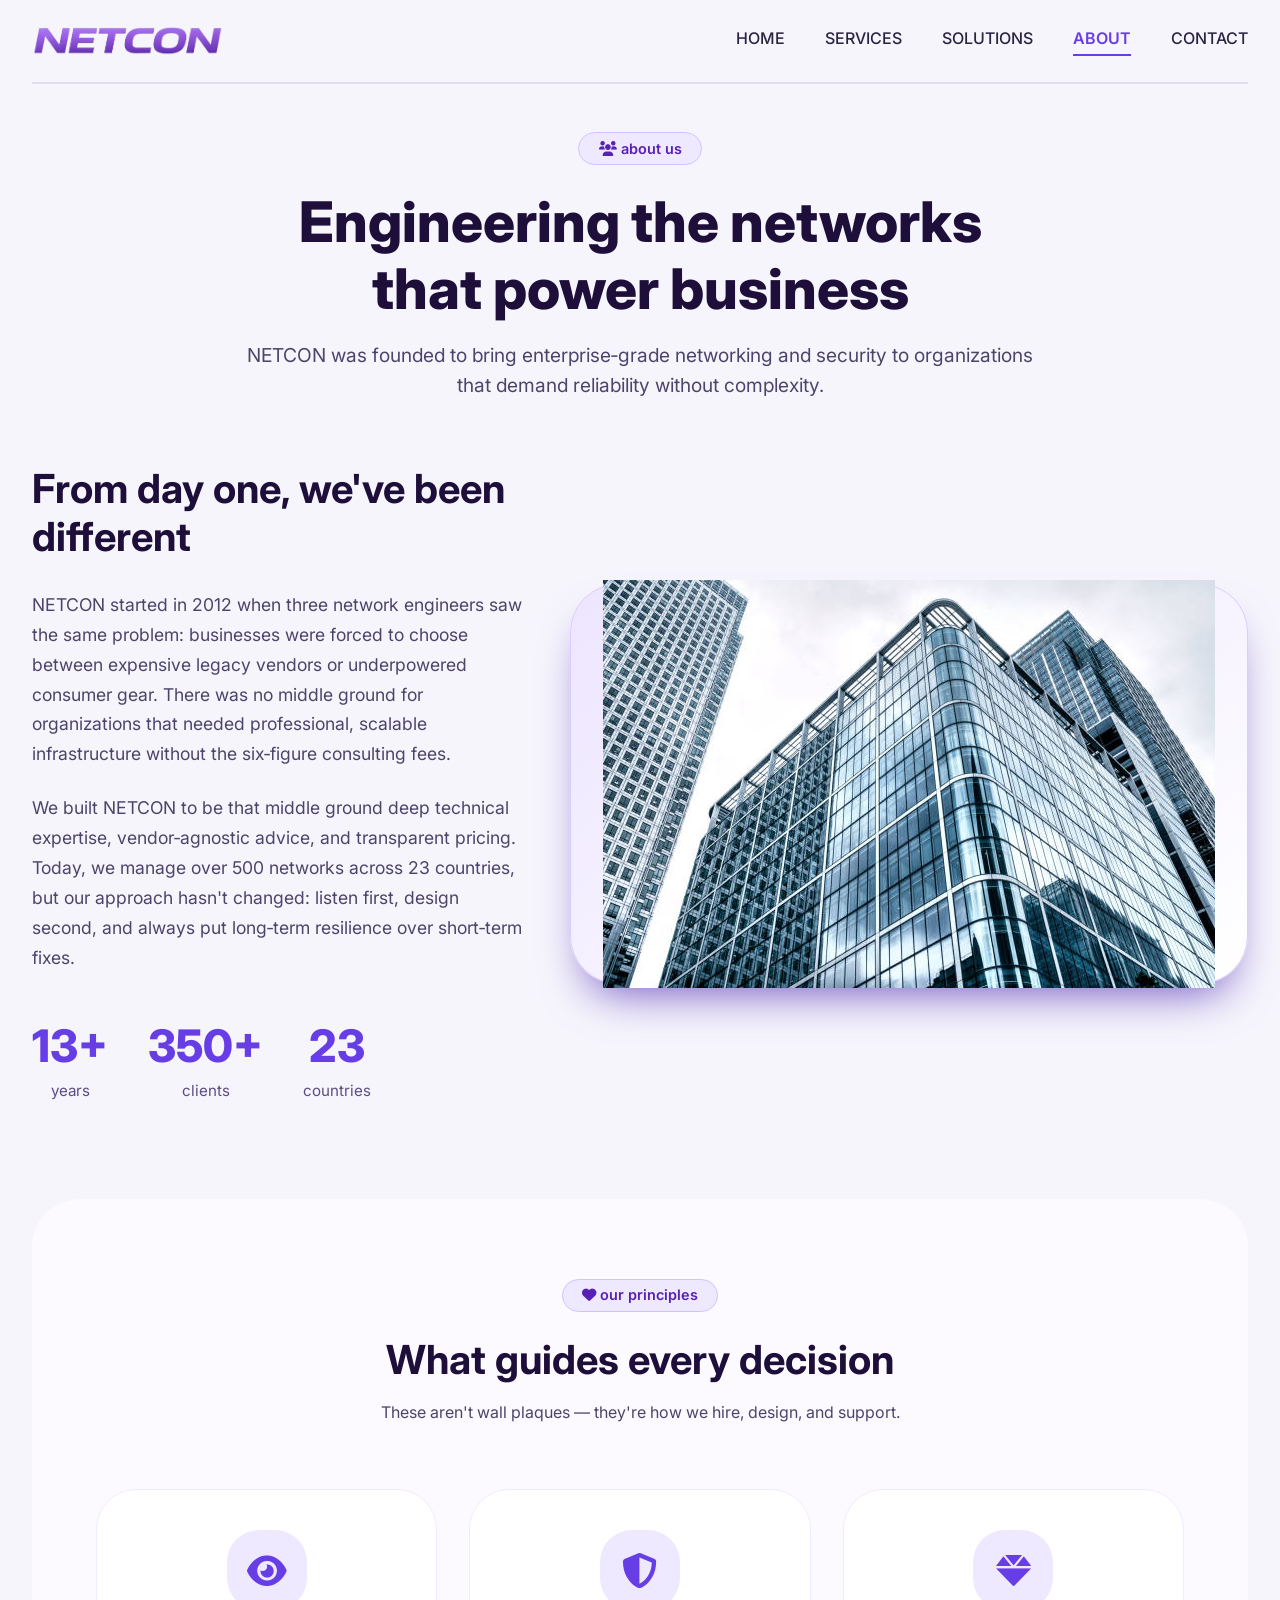
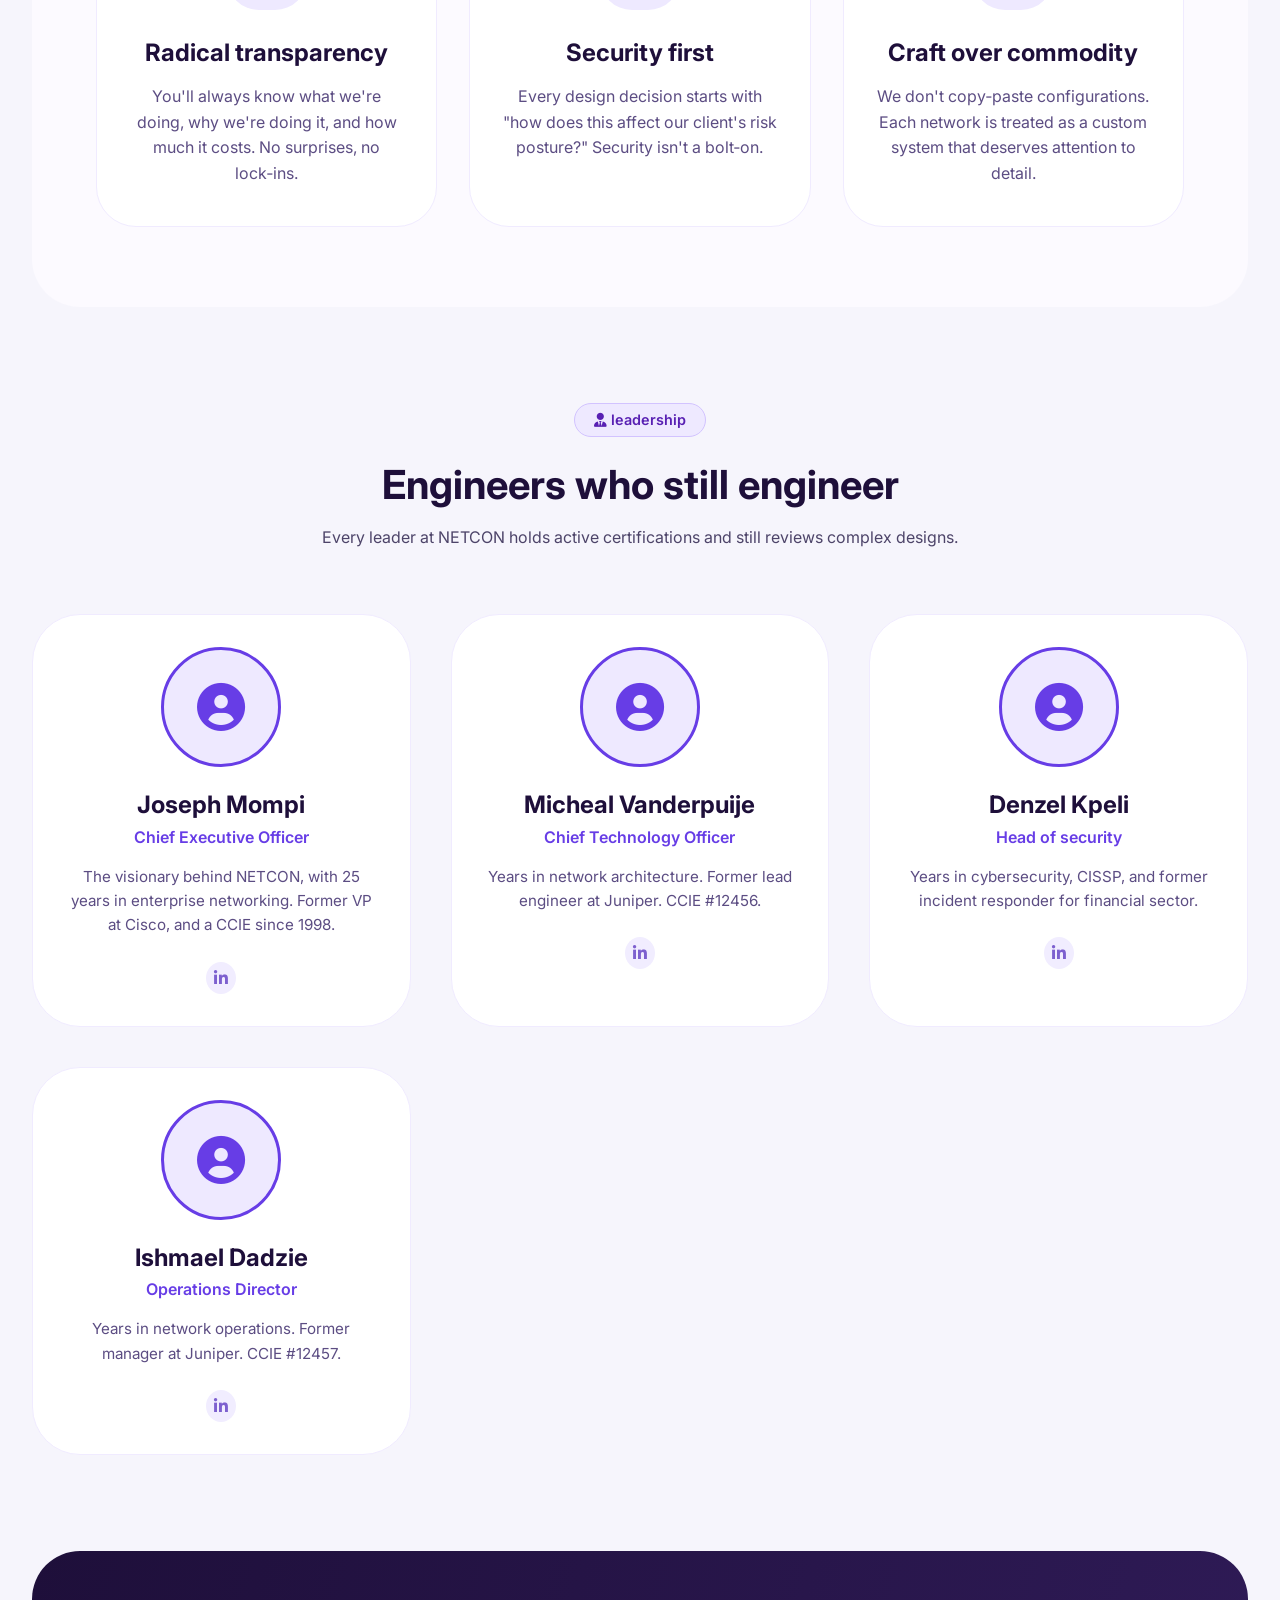
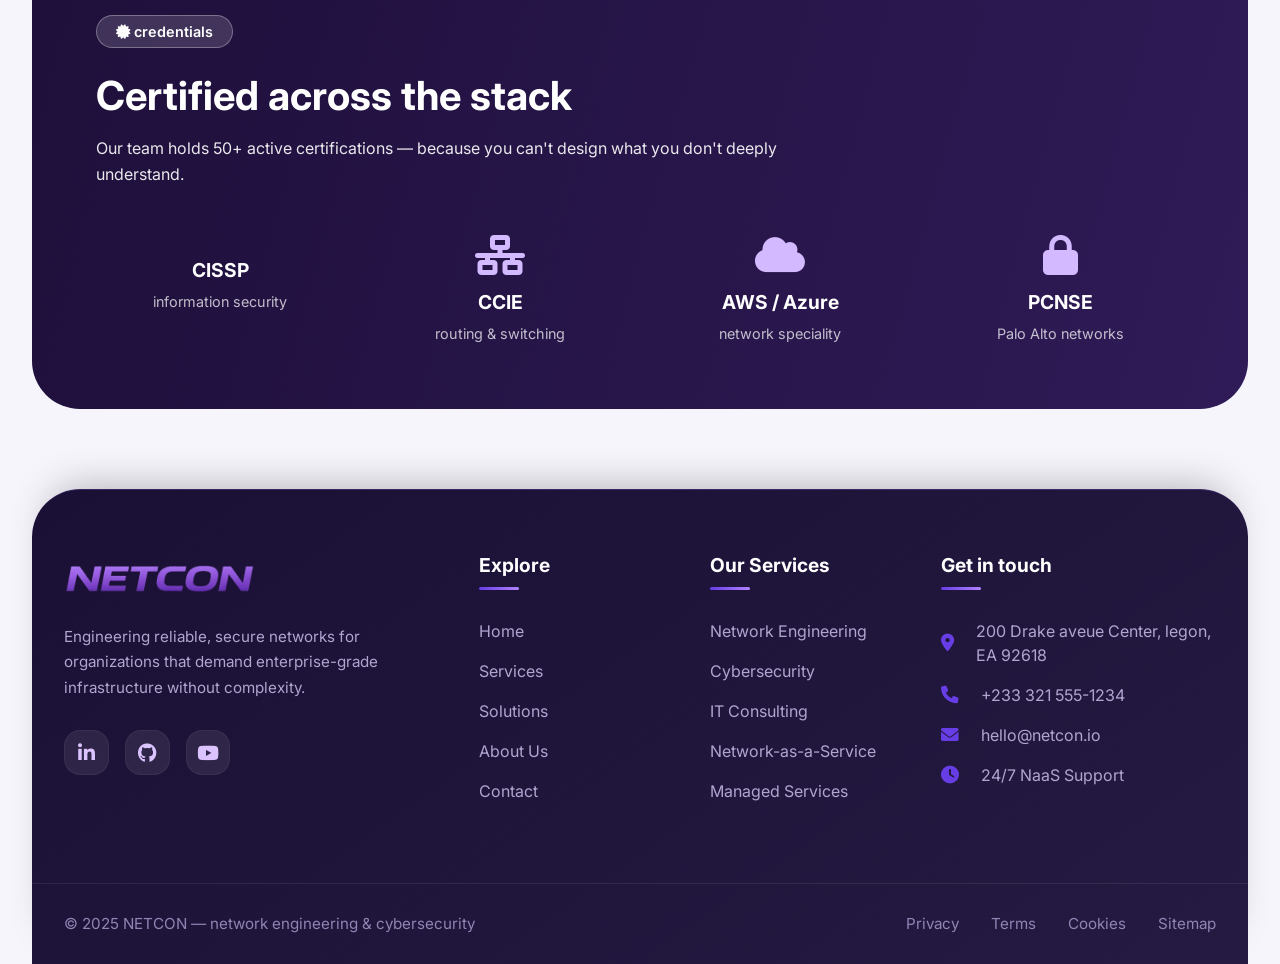
==== commit 0cbd0dd1: "fix: live chat implementation & logo/favicon" ====
--- a/NetCon/pages/about.html
+++ b/NetCon/pages/about.html
@@ -4,6 +4,12 @@
   <meta charset="UTF-8">
   <meta name="viewport" content="width=device-width, initial-scale=1.0">
   <title>NETCON |About us</title>
+
+    <link rel="icon" type="image/png" sizes="16x16" href="../assets/favicon-16x16.png">
+  <link rel="icon" type="image/png" sizes="32x32" href="../assets/favicon-32x32.png">
+  <link rel="apple-touch-icon" sizes="180x180" href="../assets/apple-touch-icon.png">
+  <link rel="manifest" href="../assets/site.webmanifest">
+  <meta name="theme-color" content="#673de6">
   <!-- Font & Icons (clean, professional) -->
   <link rel="preconnect" href="https://fonts.googleapis.com">
   <link rel="preconnect" href="https://fonts.gstatic.com" crossorigin>
@@ -17,7 +23,7 @@
     <!-- navigation -->
     <nav>
       <div class="logo">
-        <img src="../images/final-logo.png" alt="NETCON Logo">
+        <img src="../images/fff.png" alt="NETCON Logo">
       </div>
   <button class="menu-toggle" id="menuToggle">
     <i class="fas fa-bars"></i>
@@ -99,7 +105,6 @@
           <p class="team-bio">The visionary behind NETCON, with 25 years in enterprise networking. Former VP at Cisco, and a CCIE since 1998.</p>
           <div class="team-social">
             <i class="fab fa-linkedin-in"></i>
-            <i class="fab fa-x-twitter"></i>
           </div>
         </div>
         <div class="team-card">
@@ -168,8 +173,8 @@
   <div class="footer-main">
     <!-- Column 1: Company info -->
     <div class="footer-about">
-      <div class="footer-logo">
-        <i class="fas fa-network-wired"></i> NETCON
+      <div class="logo">
+        <img src="../images/fff.png" alt="NETCON Logo">
       </div>
       <p>Engineering reliable, secure networks for organizations that demand enterprise-grade infrastructure without complexity.</p>
       <div class="footer-social">
@@ -209,11 +214,11 @@
       <ul class="footer-contact">
         <li>
           <i class="fas fa-map-marker-alt"></i>
-          <span>200 Spectrum Center, Irvine, CA 92618</span>
+          <span>200 Drake aveue Center, legon, EA 92618</span>
         </li>
         <li>
           <i class="fas fa-phone"></i>
-          <span>+1 (888) 555-1234</span>
+          <span>+233 321 555-1234</span>
         </li>
         <li>
           <i class="fas fa-envelope"></i>
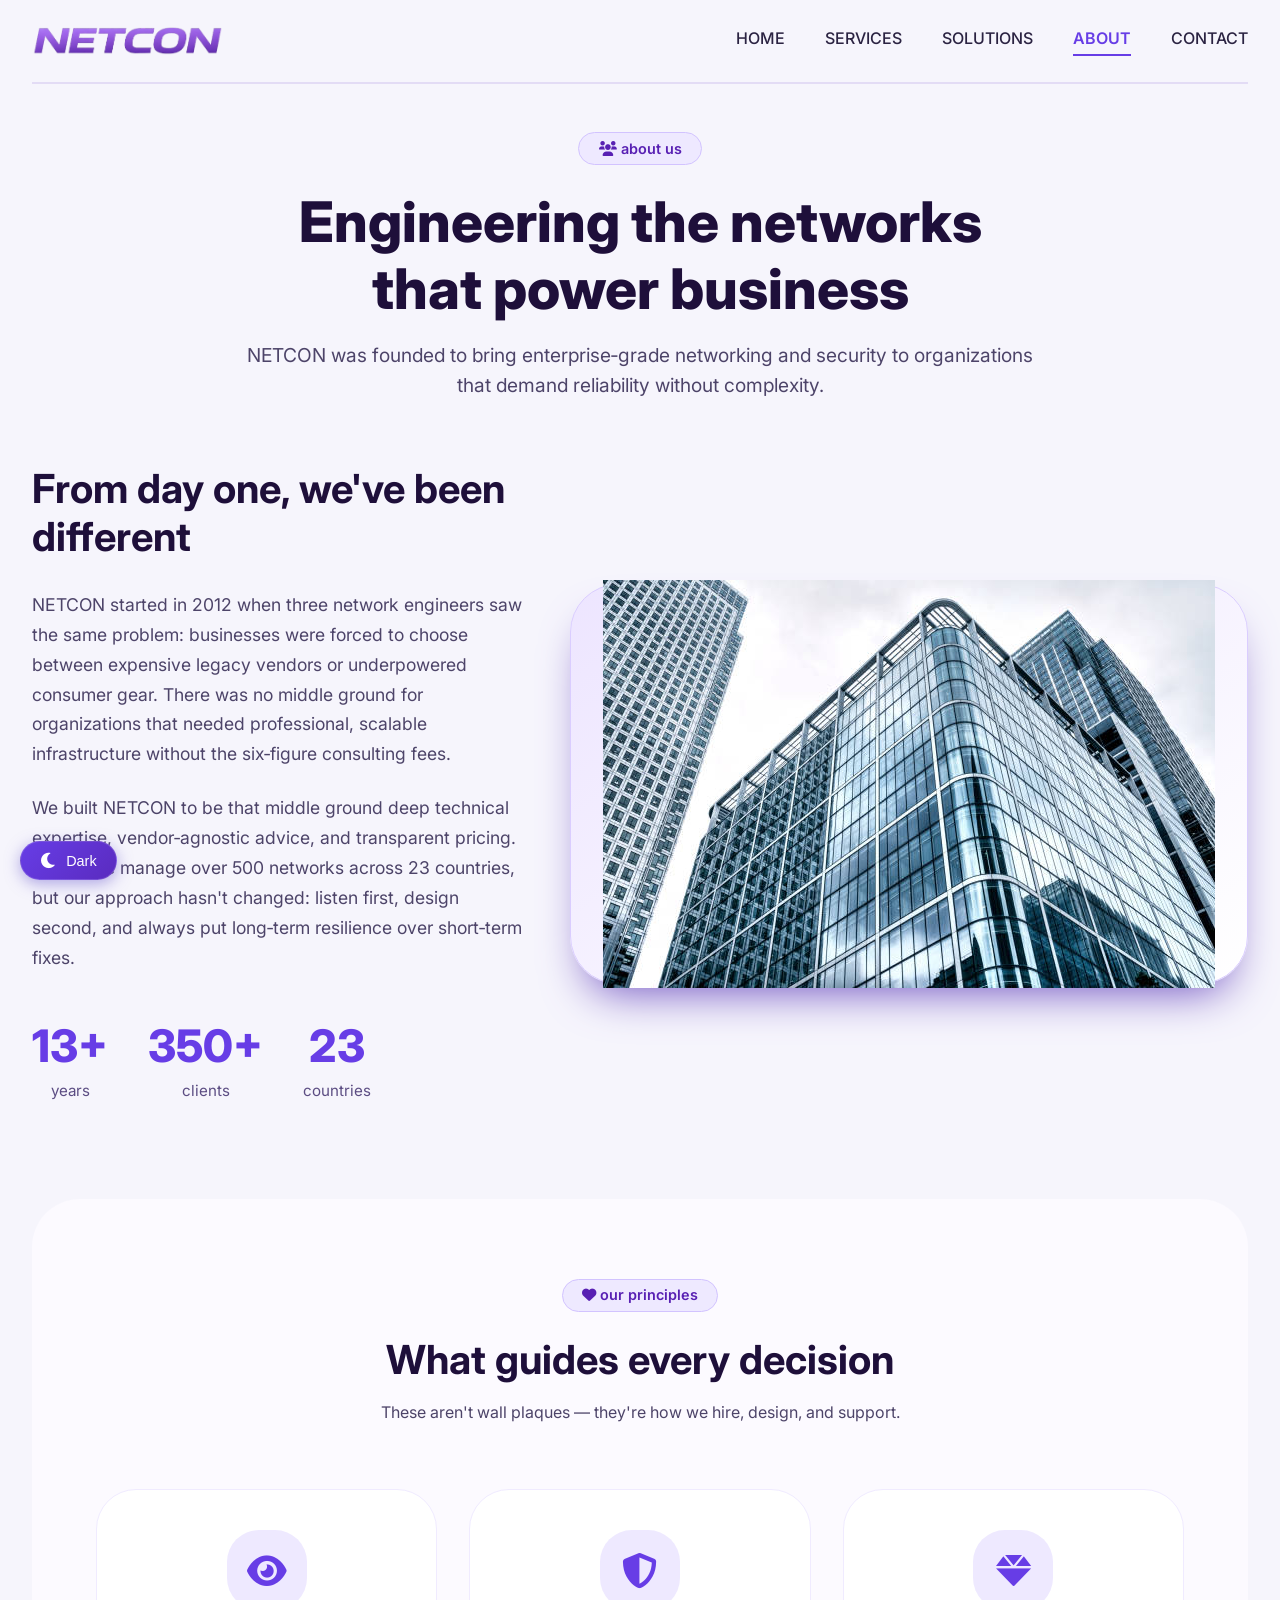
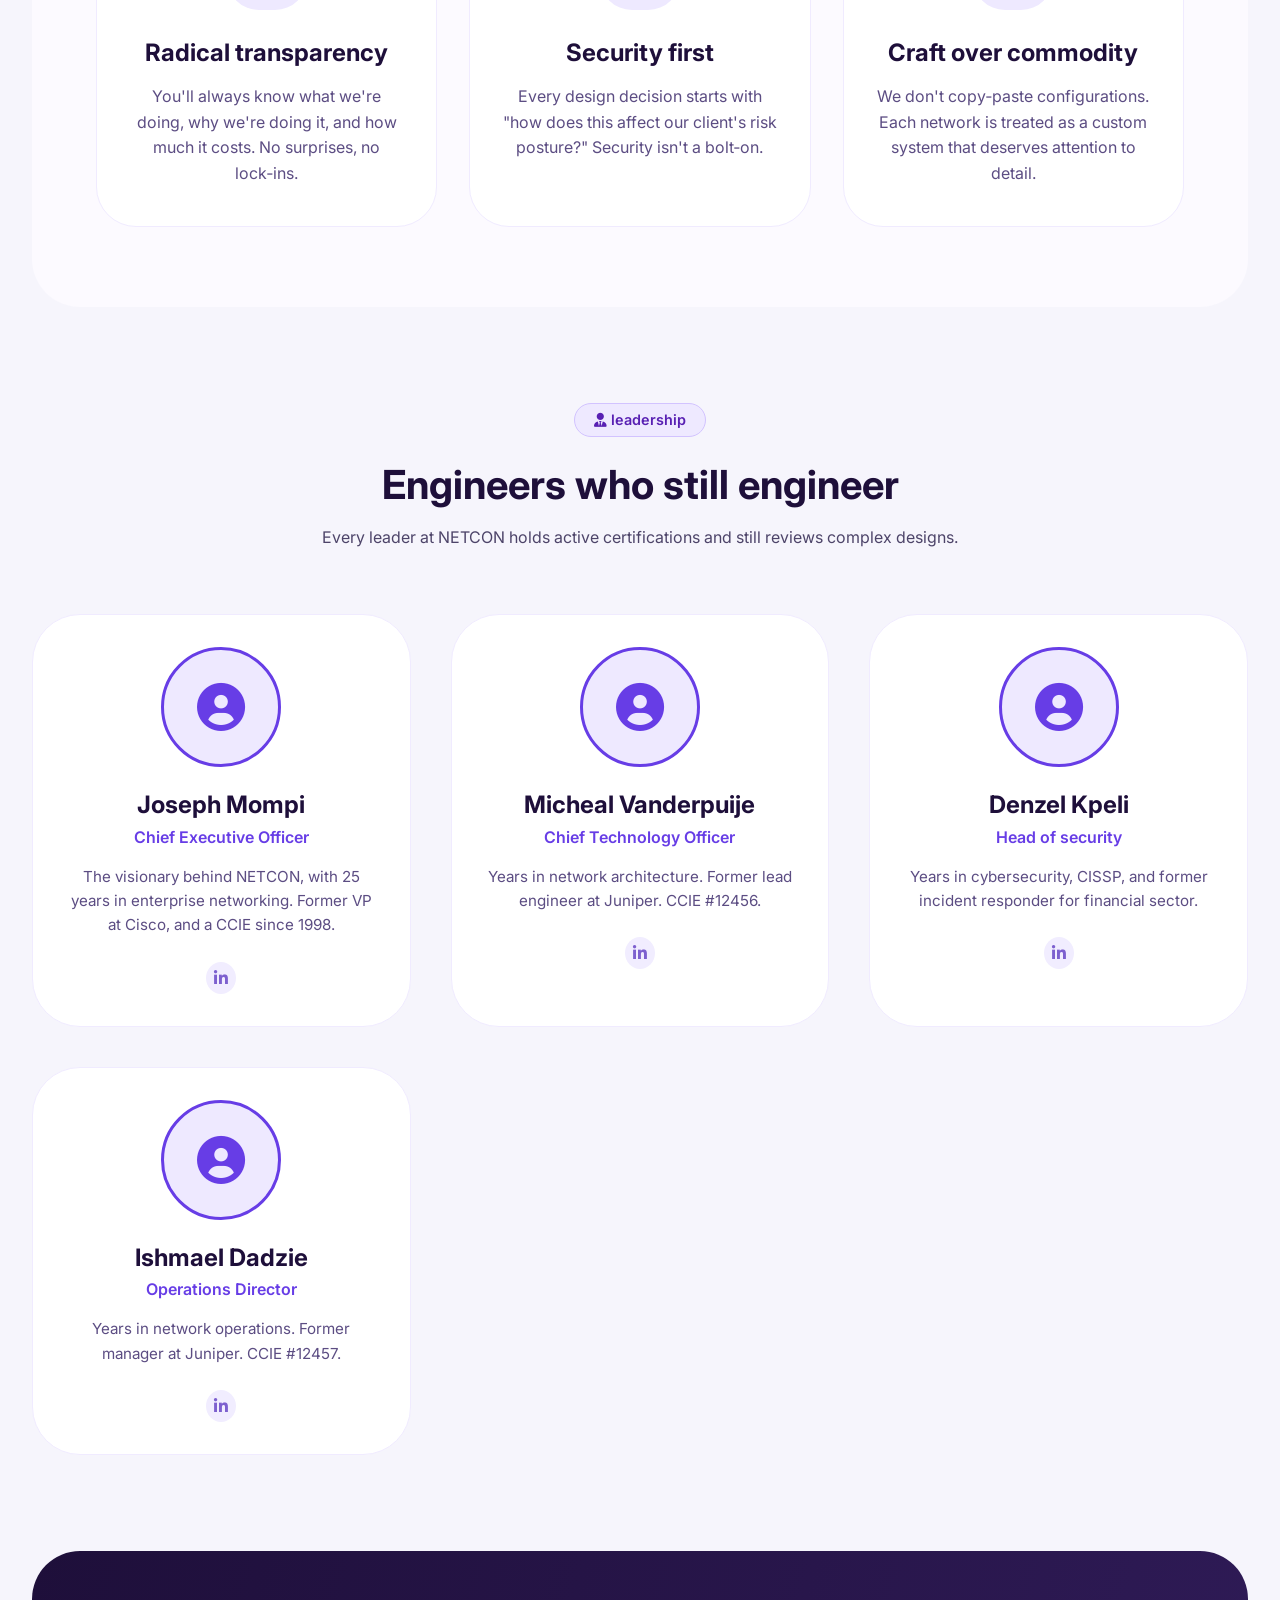
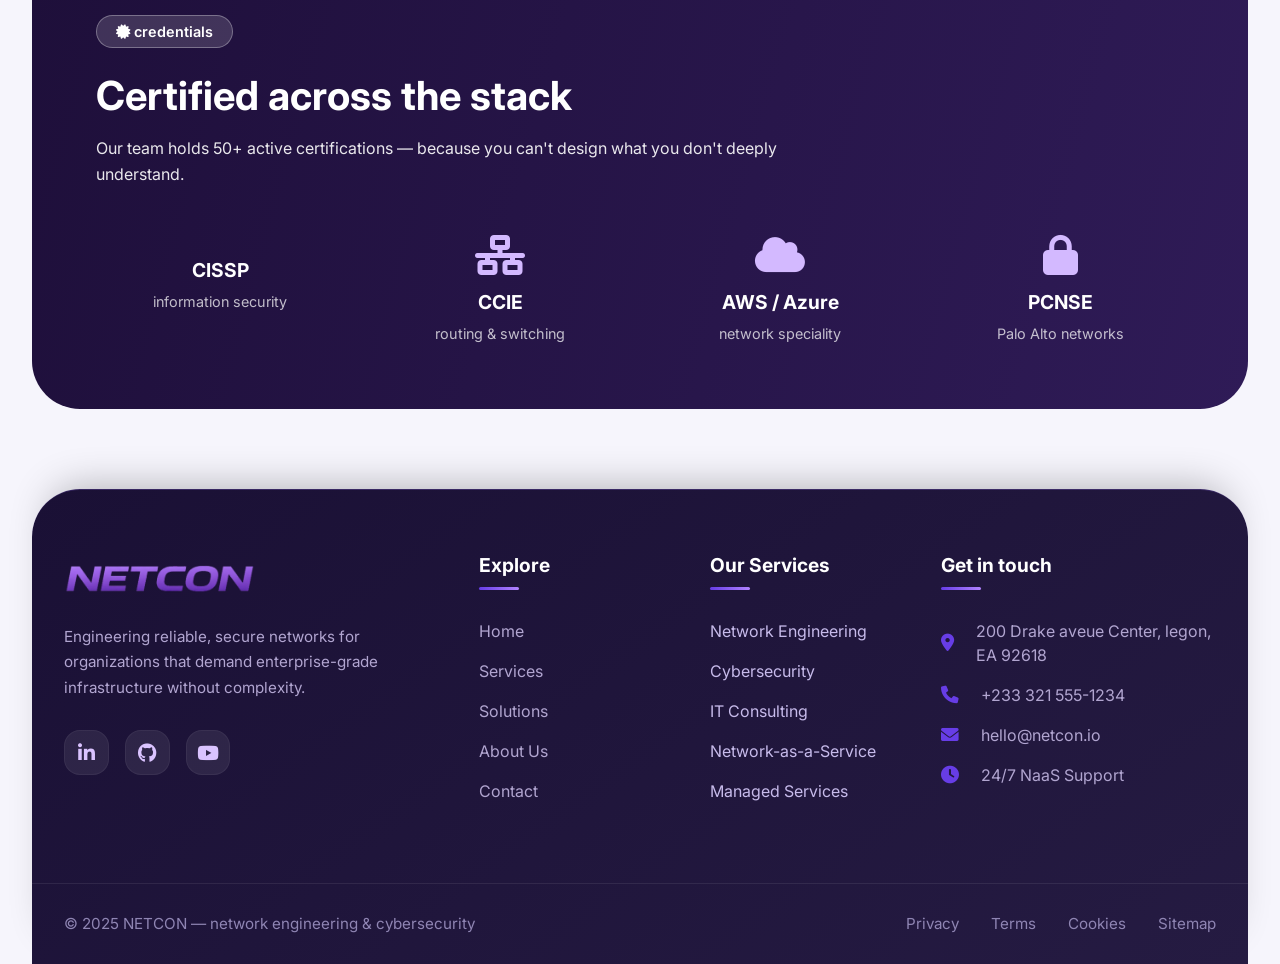
==== commit 28cacd7e: "dark mode set up" ====
--- a/NetCon/pages/about.html
+++ b/NetCon/pages/about.html
@@ -5,11 +5,8 @@
   <meta name="viewport" content="width=device-width, initial-scale=1.0">
   <title>NETCON |About us</title>
 
-    <link rel="icon" type="image/png" sizes="16x16" href="../assets/favicon-16x16.png">
-  <link rel="icon" type="image/png" sizes="32x32" href="../assets/favicon-32x32.png">
-  <link rel="apple-touch-icon" sizes="180x180" href="../assets/apple-touch-icon.png">
-  <link rel="manifest" href="../assets/site.webmanifest">
-  <meta name="theme-color" content="#673de6">
+  <link rel="icon" type="image/png" sizes="32x32" href="../assets/321.png">
+
   <!-- Font & Icons (clean, professional) -->
   <link rel="preconnect" href="https://fonts.googleapis.com">
   <link rel="preconnect" href="https://fonts.gstatic.com" crossorigin>
@@ -188,11 +185,11 @@
     <div class="footer-col">
       <h4>Explore</h4>
       <ul>
-        <li><a href="index.html">Home</a></li>
-        <li><a href="services.html">Services</a></li>
-        <li><a href="solutions.html">Solutions</a></li>
-        <li><a href="about.html">About Us</a></li>
-        <li><a href="contact.html">Contact</a></li>
+        <li><a href="../index.html">Home</a></li>
+        <li><a href="./services.html">Services</a></li>
+        <li><a href="./solutions.html">Solutions</a></li>
+        <li><a href="./about.html">About Us</a></li>
+        <li><a href="./contact.html">Contact</a></li>
       </ul>
     </div>
 
@@ -200,11 +197,11 @@
     <div class="footer-col">
       <h4>Our Services</h4>
       <ul>
-        <li><a href="#">Network Engineering</a></li>
-        <li><a href="#">Cybersecurity</a></li>
-        <li><a href="#">IT Consulting</a></li>
-        <li><a href="#">Network-as-a-Service</a></li>
-        <li><a href="#">Managed Services</a></li>
+        <li>Network Engineering</li>
+        <li>Cybersecurity</li>
+        <li>IT Consulting</li>
+        <li>Network-as-a-Service</li>
+        <li>Managed Services</li>
       </ul>
     </div>
 
@@ -245,6 +242,11 @@
 </footer>
   </div>
 
+    <button class="theme-toggle" id="themeToggle" aria-label="Toggle dark/light mode">
+  <i class="fas fa-moon"></i>
+  <span>Dark</span>
+</button>
+
   <!-- Add this modal HTML structure before closing body tag -->
 <div class="modal-overlay" id="legalModal">
   <div class="modal-container">
--- a/NetCon/css/global.css
+++ b/NetCon/css/global.css
@@ -83,6 +83,381 @@
   --radius-circle: 50%;
 
   --transition-default: 0.2s ease;
+}
+
+/* ===== DARK/LIGHT MODE THEMES ===== */
+
+/* Light Mode (Default) */
+:root {
+  --netcon-deep-purple: #1e0f3a;
+  --netcon-bright-purple: #5820b3;
+  --netcon-primary: #673de6;
+  --netcon-primary-dark: #572ecb;
+  --netcon-purple-accent: #7c4dff;
+  --netcon-purple-soft: #9b7aff;
+  --netcon-purple-mist: #f0eaff;
+  --netcon-bg-light: #f6f5fc;
+  --netcon-card-white: #ffffff;
+  --netcon-border-light: #f0ebff;
+  --netcon-border-medium: #dacdff;
+  --netcon-text-secondary: #4d4469;
+  --netcon-text-soft: #4a405f;
+  --netcon-text-muted: #5c4d83;
+  --netcon-stat-number: #4819b3;
+  
+  --bg-body: var(--netcon-bg-light);
+  --bg-card: var(--netcon-card-white);
+  --bg-soft: #fcfaff;
+  --bg-soft-purple: #f5f1ff;
+  --bg-purple-light: #eee9ff;
+  --bg-block-hover: #efe8ff;
+  --bg-footer-gradient: linear-gradient(145deg, #1a1035, #251b42);
+  
+  --border-light: var(--netcon-border-light);
+  --border-soft: #e3dcf5;
+  --border-medium: var(--netcon-border-medium);
+  
+  --text-primary: var(--netcon-deep-purple);
+  --text-secondary: var(--netcon-text-secondary);
+  --text-footer: #c7bbeb;
+  --text-footer-light: #e5daff;
+  
+  --shadow-sm: 0 15px 35px -15px rgba(93, 63, 139, 0.12);
+  --shadow-md: 0 25px 45px -18px #6d4fc0;
+  --shadow-lg: 0 35px 50px -35px #9780df;
+  --shadow-footer: 0 -20px 40px -20px rgba(0, 0, 0, 0.3);
+  --shadow-btn: 0 10px 20px -10px #734bd1;
+  --shadow-btn-hover: 0 18px 25px -14px #673de6;
+  --shadow-card: 0 20px 30px -12px #c8b8f0;
+  --shadow-feat: 0 8px 15px -12px #997def;
+}
+
+/* Dark Mode Override */
+[data-theme="dark"] {
+  --netcon-deep-purple: #e5d9ff;
+    --netcon-white-purple: #f8f8f8;
+  --netcon-bright-purple: #b77eff;
+  --netcon-primary: #9b6eff;
+  --netcon-primary-dark: #ad84ff;
+  --netcon-purple-accent: #b183ff;
+  --netcon-purple-soft: #c6a5ff;
+  --netcon-purple-mist: #2a1f4a;
+  --netcon-bg-light: #0a0a0f;
+  --netcon-card-white: #14141f;
+  --netcon-border-light: #2a2340;
+  --netcon-border-medium: #3a2f55;
+  --netcon-text-secondary: #b8aee0;
+  --netcon-text-soft: #aaa0cc;
+  --netcon-text-muted: #8e82b5;
+  --netcon-stat-number: #b07eff;
+  
+  --bg-body: #0a0a0f;
+  --bg-card: #14141f;
+  --bg-soft: #1a1a28;
+  --bg-soft-purple: #1e1a30;
+  --bg-purple-light: #2a2345;
+  --bg-block-hover: #25203a;
+  --bg-footer-gradient: linear-gradient(145deg, #050510, #0f0a1f);
+  
+  --border-light: #2a2340;
+  --border-soft: #2a2345;
+  --border-medium: #3a2f55;
+  
+  --text-primary: #e5d9ff;
+  --text-secondary: #b8aee0;
+  --text-footer: #b8aee0;
+  --text-footer-light: #d9ceff;
+  
+  --shadow-sm: 0 15px 35px -15px rgba(0, 0, 0, 0.5);
+  --shadow-md: 0 25px 45px -18px rgba(0, 0, 0, 0.6);
+  --shadow-lg: 0 35px 50px -35px rgba(0, 0, 0, 0.7);
+  --shadow-footer: 0 -20px 40px -20px rgba(0, 0, 0, 0.5);
+  --shadow-btn: 0 10px 20px -10px #2a1f4a;
+  --shadow-btn-hover: 0 18px 25px -14px #2a1f4a;
+  --shadow-card: 0 20px 30px -12px rgba(0, 0, 0, 0.5);
+  --shadow-feat: 0 8px 15px -12px rgba(0, 0, 0, 0.5);
+}
+
+/* ===== DARK MODE OVERRIDES FOR SPECIFIC ELEMENTS ===== */
+
+/* ===== DARK MODE: MINIMAL & CLEAN OVERRIDES ===== */
+
+/* ================= NAVIGATION ================= */
+[data-theme="dark"] .nav-links a {
+  color: var(--text-primary);
+}
+
+[data-theme="dark"] .nav-links a:hover,
+[data-theme="dark"] .nav-links a.active {
+  color: var(--purple-accent);
+  border-bottom-color: var(--purple-accent);
+}
+
+
+/* ================= TECH TAGS ================= */
+[data-theme="dark"] .tech-tag {
+  background: var(--bg-purple-light);
+  border-color: var(--border-medium);
+  color: var(--text-primary);
+}
+
+[data-theme="dark"] .tech-tag:hover {
+  background: var(--purple-primary);
+  border-color: var(--purple-primary);
+  color: white;
+}
+
+
+/* DARK MODE */
+[data-theme="dark"] .innovation-lab {
+  background: linear-gradient(105deg, #2a1f4a 0%, #1e1538 100%);
+}
+
+
+/* ================= CTA BANNER ================= */
+.cta-banner {
+  background: linear-gradient(105deg, var(--netcon-deep-purple) 0%, #341c5e 100%);
+}
+
+[data-theme="dark"] .cta-banner {
+  background: linear-gradient(105deg, #2a1f4a 0%, #1e1538 100%);
+}
+
+/* Only adjust button for contrast */
+[data-theme="dark"] .cta-banner .btn-primary {
+  background: white;
+  color: var(--netcon-deep-purple);
+}
+
+[data-theme="dark"] .cta-banner .btn-primary:hover {
+  background: var(--bg-purple-mist);
+}
+
+
+/* ================= INTEGRATED BANNER ================= */
+.integrated-banner {
+  background: linear-gradient(105deg, var(--netcon-deep-purple) 0%, #2d1a55 100%);
+}
+
+[data-theme="dark"] .integrated-banner {
+  background: linear-gradient(105deg, #2a1f4a 0%, #1e1538 100%);
+}
+
+/* Subtle card effect only */
+[data-theme="dark"] .integrated-banner .integrated-item {
+  background: rgba(255, 255, 255, 0.05);
+  border-color: var(--border-light);
+}
+
+[data-theme="dark"] .integrated-banner .integrated-item i {
+  color: var(--purple-accent);
+}
+
+
+/* ================= CERTIFICATION SECTION ================= */
+.cert-section {
+  background: linear-gradient(105deg, var(--netcon-deep-purple) 0%, #2f1b57 100%);
+}
+
+[data-theme="dark"] .cert-section {
+  background: linear-gradient(105deg, #2a1f4a 0%, #1e1538 100%);
+}
+
+[data-theme="dark"] .cert-section .purple-badge {
+  background: rgba(255, 255, 255, 0.08);
+  border-color: var(--border-light);
+  color: var(--purple-accent);
+}
+
+[data-theme="dark"] .cert-item i {
+  color: var(--purple-accent);
+}
+
+
+/* ================= MAP SECTION ================= */
+.map-section .map-placeholder {
+  background: linear-gradient(145deg, #d8ccff, #f0eaff);
+}
+
+[data-theme="dark"] .map-section .map-placeholder {
+  background: linear-gradient(145deg, #2a2345, #1e1a30);
+}
+
+[data-theme="dark"] .map-section .map-placeholder i {
+  color: var(--purple-accent);
+  opacity: 0.8;
+}
+
+
+/* ================= GENERIC COMPONENT FIXES ================= */
+
+/* Icons */
+[data-theme="dark"] .industry-icon {
+  background: var(--bg-purple-light);
+  border-color: var(--border-medium);
+  color: var(--purple-accent);
+}
+
+/* Feature blocks */
+[data-theme="dark"] .feature-block .feat-item {
+  background: var(--bg-purple-light);
+  border-color: var(--border-medium);
+}
+
+[data-theme="dark"] .feature-block .feat-item i {
+  background: var(--border-medium);
+  color: var(--purple-accent);
+}
+
+/* Smooth transition for theme switching */
+body, 
+nav, 
+footer,
+.block-card,
+.service-card,
+.solution-card,
+.contact-form,
+.info-card,
+.testimonial-card,
+.value-card,
+.team-card,
+.modal-container,
+.dashboard-preview,
+.feature-block,
+.feat-item,
+.metric,
+.block-mini,
+.form-group input,
+.form-group select,
+.form-group textarea,
+.btn-primary,
+.btn-secondary,
+.purple-badge,
+.logo i {
+  transition: background-color 0.3s ease, 
+              color 0.3s ease, 
+              border-color 0.3s ease, 
+              box-shadow 0.3s ease;
+}
+
+/* ===== THEME TOGGLE BUTTON - VISIBLE STYLES ===== */
+.theme-toggle {
+  position: fixed;
+  bottom: 20px;
+  left: 20px;
+
+  display: flex;
+  align-items: center;
+  gap: 0.5rem;
+
+  padding: 0.6rem 1.2rem;
+  border-radius: 50px;
+
+  font-size: 1rem;
+  font-weight: 500;
+
+  color: white;
+
+  /* 🔥 Purple theme */
+  background: linear-gradient(
+    135deg,
+    var(--purple-primary),
+    var(--purple-dark, #5a2bbf)
+  );
+
+  border: 1px solid rgba(255, 255, 255, 0.15);
+
+  /* Glow */
+  box-shadow: 0 4px 15px rgba(106, 90, 205, 0.5);
+
+  cursor: pointer;
+  transition: all 0.3s ease;
+
+  z-index: 1001;
+}
+
+/* ICON */
+.theme-toggle i {
+  font-size: 1.1rem;
+  transition: transform 0.3s ease;
+}
+
+/* TEXT */
+.theme-toggle span {
+  font-size: 0.9rem;
+}
+
+/* HOVER */
+.theme-toggle:hover {
+  transform: translateY(-3px) scale(1.05);
+
+  background: linear-gradient(
+    135deg,
+    var(--purple-dark, #5a2bbf),
+    var(--purple-primary)
+  );
+
+  box-shadow: 0 6px 20px rgba(106, 90, 205, 0.7);
+}
+
+/* ICON SPIN */
+.theme-toggle:hover i {
+  transform: rotate(15deg);
+}
+
+/* CLICK */
+.theme-toggle:active {
+  transform: scale(0.95);
+}
+
+.theme-toggle::before {
+  content: "";
+  position: absolute;
+  inset: 0;
+  border-radius: inherit;
+  background: linear-gradient(
+    120deg,
+    transparent,
+    rgba(255,255,255,0.25),
+    transparent
+  );
+  opacity: 0;
+  transition: opacity 0.3s;
+}
+
+.theme-toggle:hover::before {
+  opacity: 1;
+}
+
+/* ===== TABLET ===== */
+@media screen and (max-width: 950px) {
+  .theme-toggle {
+    bottom: 18px;
+    left: 18px;
+    padding: 0.5rem 1rem;
+  }
+}
+
+/* ===== MOBILE ===== */
+@media screen and (max-width: 600px) {
+  .theme-toggle {
+    width: 50px;
+    height: 50px;
+    padding: 0;
+    border-radius: 50%;
+
+    justify-content: center;
+
+    box-shadow: 0 5px 20px rgba(106, 90, 205, 0.7);
+  }
+
+  .theme-toggle span {
+    display: none;
+  }
+
+  .theme-toggle i {
+    font-size: 1.3rem;
+  }
 }
 
 body {
